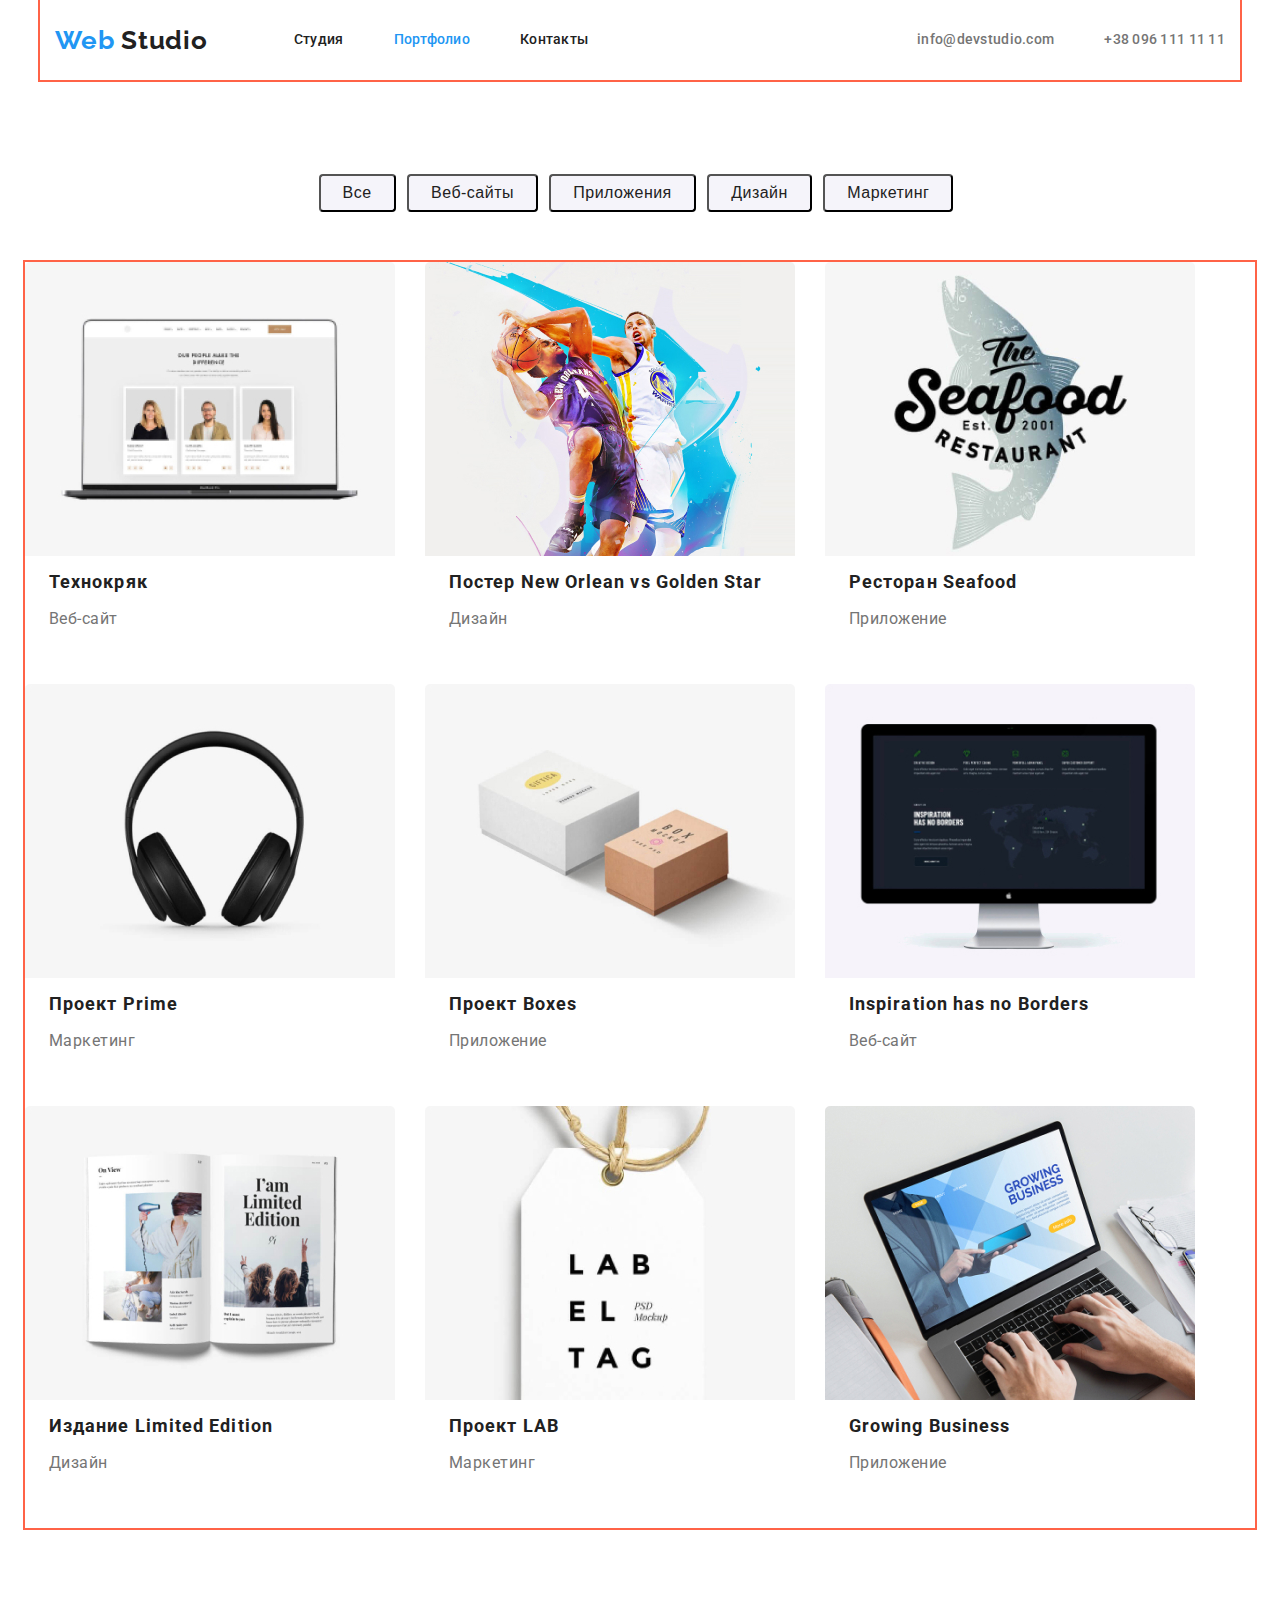
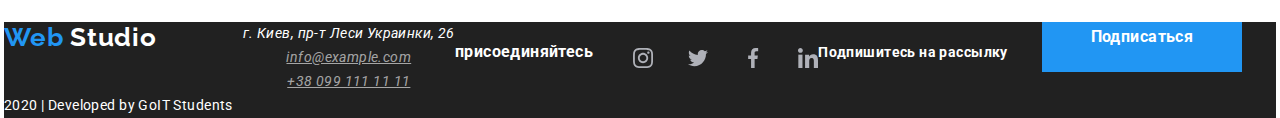
==== portfolio.html @ 0e0333ac "123" ====
<!DOCTYPE html>
<html lang="ru">
  
  
  <head>
    <meta charset="UTF-8" />
    <meta name="viewport" content="width=device-width, initial-scale=1.0" />
    <title>Document</title>
    <link href="https://fonts.googleapis.com/css2?family=Raleway:wght@400;700&family=Roboto:wght@400;700&display=swap"
      rel="stylesheet">
    <link href="https://cdnjs.cloudflare.com/ajax/libs/modern-normalize/0.6.0/modern-normalize.min.css" />
    <link rel="stylesheet" href="./css/styles.css" />
  </head>

  <body>
  <header>
    <div class="head box">
      <nav class="nav">
        <a href="" class="logo-link"> <span class="web"> Web </span> Studio</a>
        <ul class="nav-links list">
          <li class="item">
            <a href="./index.html" class="links">Студия</a></li>
          <li class="item">
            <a href="./portfolio.html" class="links current">Портфолио</a>
          </li>
          <li class="item"><a href="" class="links">Контакты</a></li>
        </ul>
      </nav>
      <ul class="nav-links list">
        <li class="item"><a href="info@devstudio.com" class="links emeil">info@devstudio.com</a></li>
        <li class="itemsi"><a href="+380961111111" class="links phon"> +38 096 111 11 11</a></li>
      </ul>
    </div>
  
  </header>
   <div class="knopka">
      <button class="knopk" type="button">Все</button> 
      <button class="knopk" type="button">Веб-сайты</button> 
      <button class="knopk" type="button">Приложения</button> 
      <button class="knopk" type="button">Дизайн</button> 
      <button class="knopk" type="button">Маркетинг</button> 
   </div>
    
      <div class="containe">
    <section class="box">
      <ul class="line-blo">
        
          <li class="doit-now work">
          <img src="./img/1.jpg" alt="Технокряк" />
          <h1 class="port">Технокряк</h1>
          <p class="name">Веб-сайт</p>
          <p></p>
        </li>
        <li class="doit-now">
          <img src="./img/2.jpg" alt="Постер New Orlean vs Golden Stars" />
         <h1 class="port">Постер New Orlean vs Golden Star</h1>
          <p class="name">Дизайн</p>
          <p></p>
        </li>
        <li class="doit-now">
          <img src="./img/3.jpg" alt="Ресторан Seafood" />
          <h1 class="port">Ресторан Seafood</h1>
          <p class="name">Приложение</p>
          <p></p>
        </li>
          <li class="doit-now">
          <img src="./img/4.jpg" alt="Проект Prime" />
          <h1 class="port">Проект Prime</h1>
          <p class="name">Маркетинг</p>
          <p></p>
        </li>
        <li class="doit-now">
          <img src="./img/5.jpg" alt="Проект Boxes" />
          <h1 class="port">Проект Boxes</h1>
          <p class="name">Приложение</p>
          <p></p>
        </li>
        <li class="doit-now">
          <img src="./img/6.jpg" alt="Inspiration has no Borders" />
          <h1 class="port">Inspiration has no Borders</h1>
          <p class="name">Веб-сайт</p>
          <p></p>
        </li>
          <li class="doit-now">
          <img src="./img/7.jpg" alt="Издание Limited Edition" />
          <h1 class="port">Издание Limited Edition</h1>
          <p class="name">Дизайн</p>
          <p></p>
        </li>
        <li class="doit-now">
          <img src="./img/8.jpg" alt="Проект LAB" />
          <h1 class="port">Проект LAB</h1>
          <p class="name">Маркетинг</p>
          <p></p>
        </li>
        <li class="doit-now">
          <img src="./img/9.jpg" alt="Growing Business" />
          <h1 class="port">Growing Business</h1>
          <p class="name">Приложение</p>
          <p></p>
        </li>
     
      </ul>
    </section>
    </div>
  
      <footer>
        <div class="foot">
          <a href="" class="logo-link"><span class="web">Web</span> <span class="stud">Studio</span></a>
          <address>
            г. Киев, пр-т Леси Украинки, 26 <br />
            <a href="info@example.com" class="lists">info@example.com</a> </br>
            <a href="+380991111111" class="lists">+38 099 111 11 11</a>
          </address>
      
          <h3 class="down">присоединяйтесь</h3>
          <ul class="nav-links">
            <li class="social"><img src="./img/instagram2.svg" alt="Instagram"><a href="" class="links"></a></li>
            <li class="social"><img src="./img/twit.svg" alt="Twitter"><a href="" class="links"></a></li>
            <li class="social"><img src="./img/facebook 1.svg" alt="Faceboock"><a href="" class="links"></a></li>
            <li class="social"><img src="./img/linkedin 1.svg" alt="Linken ID"><a href="" class="links"></a></li>
          </ul>
          <h4 class="down">Подпишитесь на рассылку</h4>
          <h4 class="buti">Подписаться</h4>
        </div>
        <p class="stu">2020 | Developed by GoIT Students</p>
      </footer>
  </body>
</html>
---- css/styles.css ----
html {
  box-sizing: border-box;
}
*,
*::before,
*::after {
  box-sizing: inherit;
}
li {
  list-style: none;
}
ul,
p {
  margin-bottom: 0;
  margin-top: 0;
}
.list {
  margin: 0;
  padding: 0;
}
:root {
  --color_blu: #2196f3;
  --color_white: #ffffff;
  --color_black: #212121;
  --color_text: #757575;
  --color_main: #e5e5e5;
  --color_second: #f5f4fa;
}
body {
  background-color: var(--color_white);
  font-family: Roboto;
  color: var(--color_text);
  font-size: 14px;
  line-height: 1.71;
  margin: 0;
  padding: 0;
  letter-spacing: 0.03em;
  padding-left: 4px;
  padding-right: 4px;
}
/* шапка */
.logo-link {
  font-family: Raleway;
  font-style: normal;
  color: var(--color_black);
  font-weight: 700;
  font-size: 26px;
  line-height: 1.19;
  letter-spacing: 0.03em;
  text-decoration: none;
  margin-right: 86px;
}

.web {
  color: var(--color_blu);
}

.nav-links .links {
  font-weight: 500;
  font-size: 14px;
  line-height: 1.14;
  letter-spacing: 0.02em;
  text-decoration: none;
  color: var(--color_black);

  /* margin-right: 50px; */
}

.item {
  text-decoration: none;
}

.links:hover,
.links:focus {
  color: var(--color_blu);
}

.head {
  display: inline-block;
  display: flex;
  width: 1200px;
  margin-left: auto;
  margin-right: auto;
  background-color: var(--color_white);
  padding-left: 15px;
  padding-right: 15px;
  min-height: 80px;
}
.nav {
  display: block;
  display: flex;
  align-items: center;
}

.nav-links {
  display: block;
  display: flex;
  align-items: center;
}
.list {
  display: block;
  display: flex;
  flex: end;
  margin-left: auto;
}
.nav-links .item:not(:last-child) {
  margin-right: 50px;
}
.nav-links .emeil {
  color: var(--color_text);
}
.nav-links .phon {
  color: var(--color_text);
}

.nav-links .current {
  color: var(--color_blu);
}
/* 1600 */
.container {
  display: flex;
  flex-direction: row;
  text-align: center;
  align-items: center;
  width: 1200px;
  margin-left: auto;
  margin-right: auto;
  padding-top: 0;
  padding-left: 0;
  padding-right: 0;
  margin-top: 0;
  margin-bottom: 0;
  padding-top: 94px;
  padding-bottom: 94px;
  padding-left: 15px;
  padding-right: 15px;
  /* background-color: #E5E5E5; */
}
.box {
  outline: 2px solid tomato;
}
.abo {
  background-image: url(../img/Head.png);
  width: 1600px;
  height: 600px;
  margin-top: 0;
  text-align: center;
}
.abo .knop {
  display: flex;
  align-items: center;
}
.tit {
  display: block;

  color: var(--color_white);
  font-weight: 900;
  font-size: 44px;
  line-height: 1.36;
  letter-spacing: 0.06em;
  text-align: center;
  padding-top: 200px;
  margin-top: 0;
  margin-bottom: 0;
  margin-bottom: 54px;
}
.txt {
  font-size: 14px;
  line-height: 1.71;
  letter-spacing: 0.03em;
  width: 270px;
  margin-right: 30px;
  color: #757575;
}
.txtt {
  font-size: 14px;
  line-height: 1.71;
  letter-spacing: 0.03em;
  width: 270px;

  color: #757575;
}

.buti {
  font-size: 16px;
  line-height: 1.9;
  color: var(--color_white);
  background: #2196f3;
  padding-left: 32px;
  padding-right: 32px;
  margin-bottom: 0;
  margin-top: 0;
  margin-right: auto;
  margin-left: auto;
  width: 200px;
  height: 50px;
}
/* Мы гарантируем */

.title {
  display: block;
  display: flex;
  width: 270;
  font-weight: 700;
  font-size: 14px;
  line-height: 1.14;
  letter-spacing: 0.03em;
  text-align: left;
  margin-top: 0;
  margin-bottom: 0;
  color: var(--color_black);
  padding-top: 30px;
  padding-bottom: 10px;
}
.transp {
  display: flex;
  height: 70px;
  background: rgba(47, 48, 58, 0.8);
  border-radius: 0px 0px 4px 4px;
  font-size: 14px;
  line-height: 1.14;
  text-align: center;
  align-items: center;
  margin-bottom: 0;
  letter-spacing: 0.03em;
  margin-top: 0;
  margin-right: auto;
  margin-left: auto;
  margin-top: -9px;
  color: #ffffff;
}
.centr {
  display: flex;
  font-weight: 700;
  font-size: 14px;
  line-height: 1.14;
  letter-spacing: 0.03em;
  color: var(--color_black);
  padding-top: 30px;
  padding-bottom: 10px;
  text-align: center;
  margin-top: 0;
  margin-bottom: 0;
}
.line-blok {
  display: inline-block;
  display: inline-flex;

  flex-direction: row;
  text-align: left;
  padding-left: 0;
  margin-top: 0;
  margin-left: 0;
}

.doit-now {
  margin-right: 30px;
  margin-bottom: 0;
  flex-wrap: wrap;
}

.doit-now:last-child {
  margin-right: 0px;
}
.pic {
  align-items: center;
  width: 270px;
  height: 120px;
  background-color: #f5f4fa;
  padding-top: 25px;
  padding-bottom: 25px;
}

/* Чем мы занимаемся */
.garant {
  color: var(--color_black);
  font-size: 36px;
  line-height: 1.16;
  margin-top: 0;
  margin-bottom: 0;
  padding-bottom: 50px;
}
.line-blok {
  /* display: flex; */
}
.titles {
  font-weight: 700;
  text-align: center;
  margin-top: 0;
  margin-bottom: 0;
  margin-top: 10px;
  margin-bottom: 10px;
  color: var(--color_text);
}
.social {
  display: flex;
  margin-right: 35px;
}
.nav-links .social:last-child {
  margin-right: 0;
}
.cent {
  display: block;
  display: flex;
  padding-left: 40px;
}
/* .col {
  background-color: tomato;
} */

.client {
  align-items: center;
  width: 170px;
  height: 90px;
  background-color: #f5f4fa;
  padding-top: 25px;
  padding-bottom: 25px;
  border: 1px solid #afb1b8;
  box-sizing: border-box;
  border-radius: 4px;
  margin-right: 30px;
  /* margin-left: auto;
  margin-right: auto; */
}
.client:last-child {
  margin-right: 0;
}
.foot {
  display: flex;
  flex-direction: row;
  text-align: center;
  align-items: centr;
  background-color: var(--color_black);
  color: var(--color_white);
}

.stud {
  color: var(--color_white);
}
.lists {
  color: rgba(255, 255, 255, 0.6);
}
.stu {
  margin: 0;
  background-color: var(--color_black);
  color: var(--color_white);
}
.card {
  background: #ffffff;
  height: 422px;
  /* box-shadow: 0px 2px 1px rgba(0, 0, 0, 0.2), 0px 1px 1px rgba(0, 0, 0, 0.14),
    0px 1px 3px rgba(0, 0, 0, 0.12); */
  border: 1px solid tomato;
}
.containe {
  display: flex;
  flex-direction: row;
  text-align: center;
  align-items: center;
  width: 1230px;
  margin-left: auto;
  margin-right: auto;
  padding-top: 0;
  padding-left: 0;
  padding-right: 0;
  margin-top: 0;
  margin-bottom: 0;
  padding-top: 50px;
  padding-bottom: 94px;

  /* background-color: #E5E5E5; */
}
.port {
  color: var(--color_black);
  font-weight: 700;
  font-size: 18px;
  line-height: 2;
  letter-spacing: 0.06em;
  color: #212121;
  margin-top: 0;
  margin-bottom: 0;
  margin-bottom: 4px;
  padding-left: 24px;
  width: 370px;
}
.name {
  font-size: 16px;
  line-height: 1.88;
  color: #757575;
  letter-spacing: 0.03em;
  margin-top: 0;
  margin-bottom: 0;
  margin-bottom: 50px;
  padding-left: 24px;

  width: 370px;
}
.line-blo {
  display: flex;
  flex-wrap: wrap;

  text-align: left;
  padding-left: 0;
  margin-top: 0;
}

.knopka {
  display: block;
  text-align: center;

  margin-top: 94px;
}
.knopk {
  height: 38px;
  font-weight: 500;
  font-size: 16px;
  line-height: 1.62;
  background: #f5f4fa;
  border-radius: 4px;
  text-align: center;
  letter-spacing: 0.03em;
  padding-left: 22px;
  padding-right: 22px;
  margin-right: 8px;
  color: #212121;
}
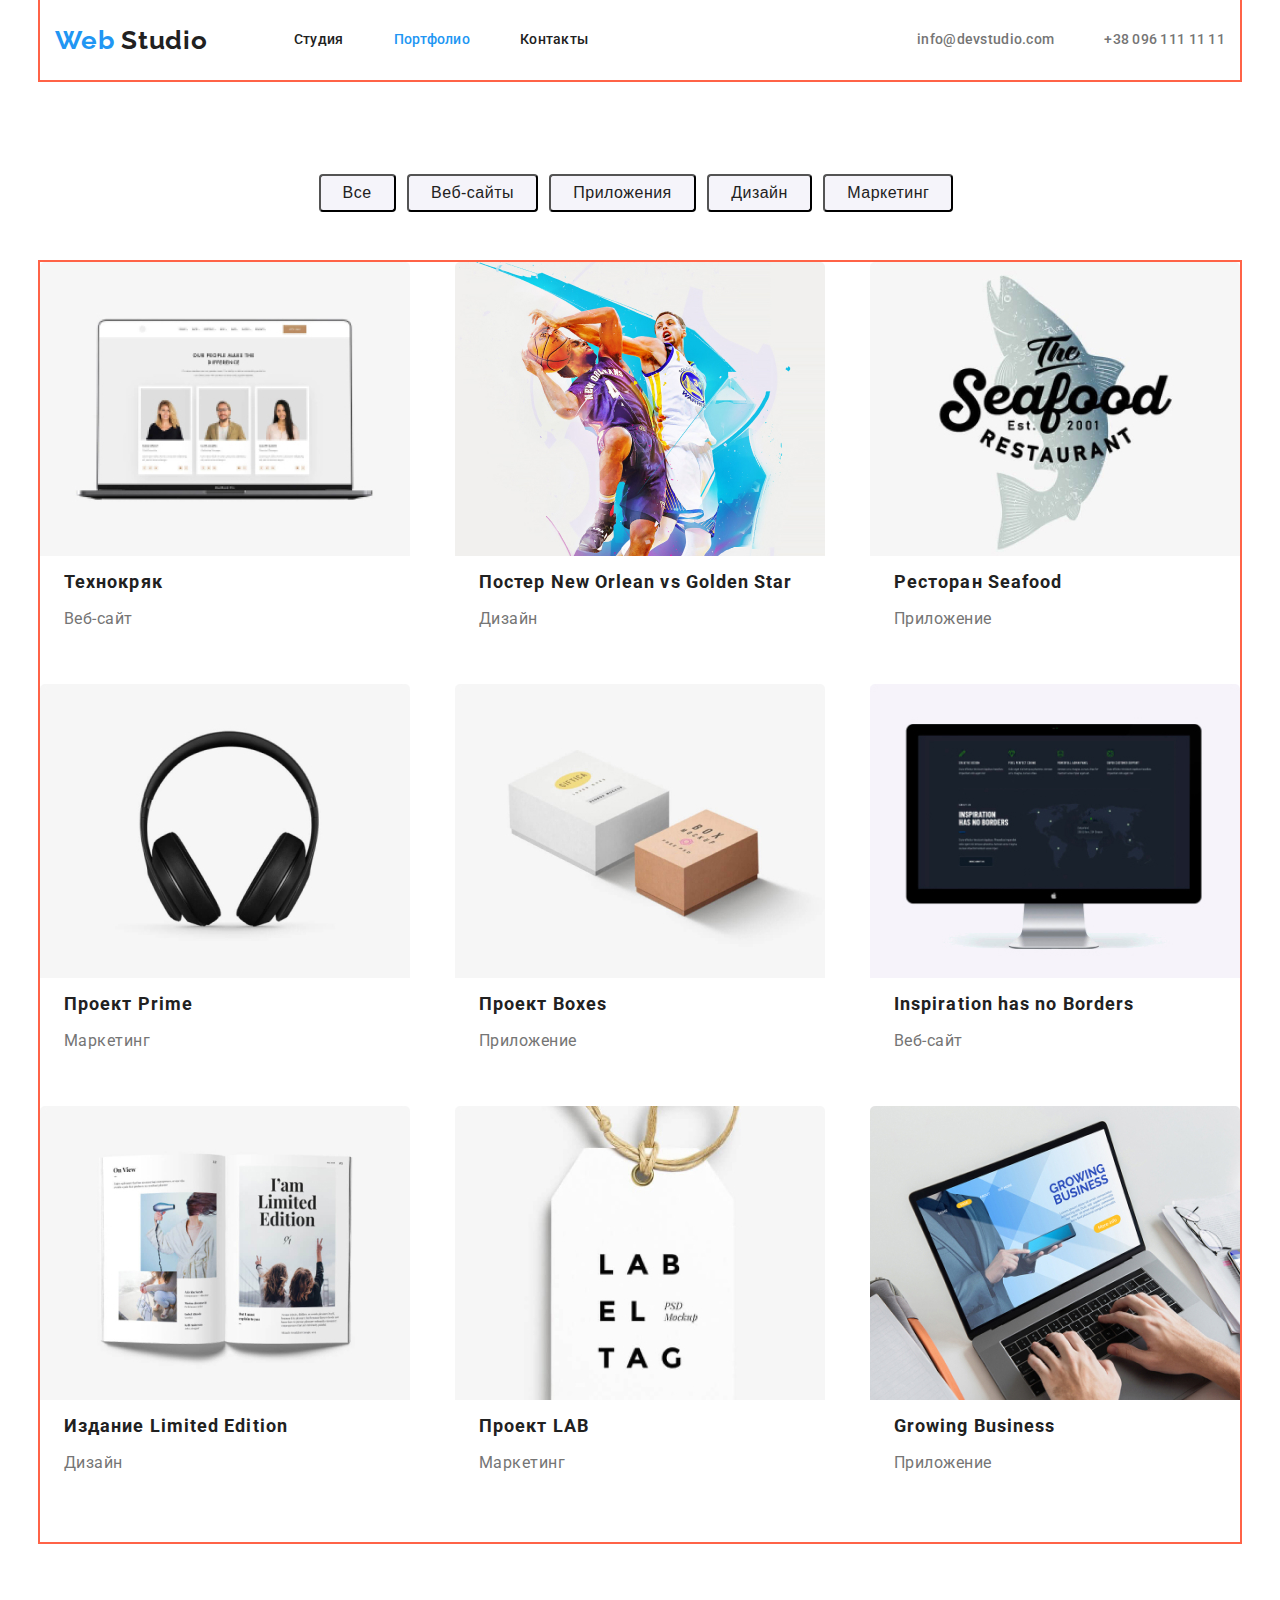
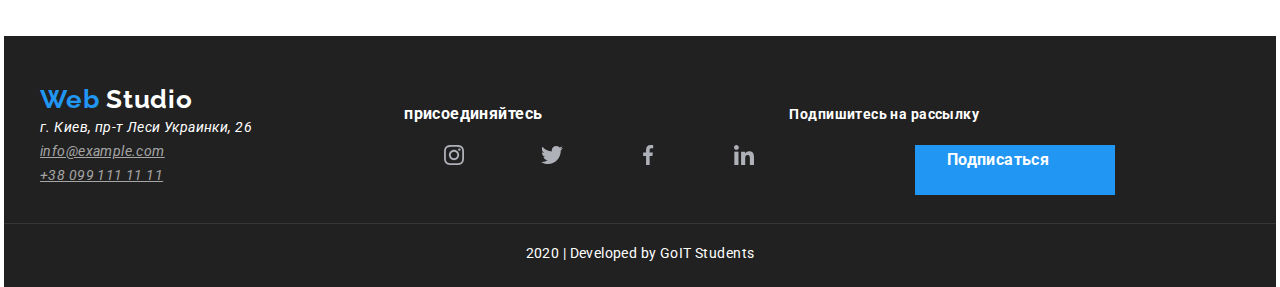
==== commit 2c7d1d79: "dz3" ====
--- a/portfolio.html
+++ b/portfolio.html
@@ -45,7 +45,7 @@
     <section class="box">
       <ul class="line-blo">
         
-          <li class="doit-now work">
+          <li class="doit-now">
           <img src="./img/1.jpg" alt="Технокряк" />
           <h1 class="port">Технокряк</h1>
           <p class="name">Веб-сайт</p>
@@ -104,26 +104,32 @@
     </section>
     </div>
   
-      <footer>
-        <div class="foot">
-          <a href="" class="logo-link"><span class="web">Web</span> <span class="stud">Studio</span></a>
-          <address>
-            г. Киев, пр-т Леси Украинки, 26 <br />
-            <a href="info@example.com" class="lists">info@example.com</a> </br>
-            <a href="+380991111111" class="lists">+38 099 111 11 11</a>
-          </address>
-      
-          <h3 class="down">присоединяйтесь</h3>
-          <ul class="nav-links">
-            <li class="social"><img src="./img/instagram2.svg" alt="Instagram"><a href="" class="links"></a></li>
-            <li class="social"><img src="./img/twit.svg" alt="Twitter"><a href="" class="links"></a></li>
-            <li class="social"><img src="./img/facebook 1.svg" alt="Faceboock"><a href="" class="links"></a></li>
-            <li class="social"><img src="./img/linkedin 1.svg" alt="Linken ID"><a href="" class="links"></a></li>
-          </ul>
-          <h4 class="down">Подпишитесь на рассылку</h4>
-          <h4 class="buti">Подписаться</h4>
-        </div>
-        <p class="stu">2020 | Developed by GoIT Students</p>
-      </footer>
+  <footer>
+    <div class="foot">
+      <div class="one">
+        <a href="" class="logo-link"><span class="web">Web</span> <span class="stud">Studio</span></a>
+        <address>
+          г. Киев, пр-т Леси Украинки, 26 <br />
+          <a href="info@example.com" class="lists">info@example.com</a> </br>
+          <a href="+380991111111" class="lists">+38 099 111 11 11</a>
+        </address>
+      </div>
+      <div class="one">
+        <h3 class="down">присоединяйтесь</h3>
+        <ul class="nav-lin">
+          <li class="social"><img src="./img/instagram2.svg" alt="Instagram"><a href="" class="links"></a></li>
+          <li class="social"><img src="./img/twit.svg" alt="Twitter"><a href="" class="links"></a></li>
+          <li class="social"><img src="./img/facebook 1.svg" alt="Faceboock"><a href="" class="links"></a></li>
+          <li class="social"><img src="./img/linkedin 1.svg" alt="Linken ID"><a href="" class="links"></a></li>
+        </ul>
+      </div>
+      <div class="two">
+        <h4 class="down">Подпишитесь на рассылку</h4>
+        <h4 class="buti">Подписаться</h4>
+      </div>
+    </div>
+    <p class="stu">2020 | Developed by GoIT Students</p>
+  </footer>
   </body>
-</html>
+  
+  </html>--- a/css/styles.css
+++ b/css/styles.css
@@ -8,11 +8,12 @@
 }
 li {
   list-style: none;
-}
-ul,
+  text-decoration: none;
+}
+
 p {
-  margin-bottom: 0;
-  margin-top: 0;
+  margin: 0;
+  padding: 0;
 }
 .list {
   margin: 0;
@@ -78,6 +79,8 @@
 .head {
   display: inline-block;
   display: flex;
+  /* width: 100%; */
+  /* min-*/
   width: 1200px;
   margin-left: auto;
   margin-right: auto;
@@ -91,7 +94,10 @@
   display: flex;
   align-items: center;
 }
-
+.nav-lin {
+  display: flex;
+  justify-content: space-between;
+}
 .nav-links {
   display: block;
   display: flex;
@@ -120,8 +126,8 @@
 .container {
   display: flex;
   flex-direction: row;
-  text-align: center;
-  align-items: center;
+  /* text-align: center;
+  align-items: center; */
   width: 1200px;
   margin-left: auto;
   margin-right: auto;
@@ -141,7 +147,8 @@
 }
 .abo {
   background-image: url(../img/Head.png);
-  width: 1600px;
+  width: 100%;
+  min-width: 1600px;
   height: 600px;
   margin-top: 0;
   text-align: center;
@@ -172,16 +179,12 @@
   margin-right: 30px;
   color: #757575;
 }
-.txtt {
-  font-size: 14px;
-  line-height: 1.71;
-  letter-spacing: 0.03em;
-  width: 270px;
-
-  color: #757575;
+.doit-now:last-child .txt {
+  margin-right: 0;
 }
 
 .buti {
+  text-decoration: none;
   font-size: 16px;
   line-height: 1.9;
   color: var(--color_white);
@@ -205,7 +208,7 @@
   font-size: 14px;
   line-height: 1.14;
   letter-spacing: 0.03em;
-  text-align: left;
+  justify-content: center;
   margin-top: 0;
   margin-bottom: 0;
   color: var(--color_black);
@@ -219,6 +222,7 @@
   border-radius: 0px 0px 4px 4px;
   font-size: 14px;
   line-height: 1.14;
+  justify-content: center;
   text-align: center;
   align-items: center;
   margin-bottom: 0;
@@ -273,6 +277,7 @@
 
 /* Чем мы занимаемся */
 .garant {
+  text-align: center;
   color: var(--color_black);
   font-size: 36px;
   line-height: 1.16;
@@ -280,9 +285,7 @@
   margin-bottom: 0;
   padding-bottom: 50px;
 }
-.line-blok {
-  /* display: flex; */
-}
+
 .titles {
   font-weight: 700;
   text-align: center;
@@ -304,9 +307,6 @@
   display: flex;
   padding-left: 40px;
 }
-/* .col {
-  background-color: tomato;
-} */
 
 .client {
   align-items: center;
@@ -325,25 +325,40 @@
 .client:last-child {
   margin-right: 0;
 }
+footer {
+  background-color: var(--color_black);
+}
 .foot {
   display: flex;
-  flex-direction: row;
-  text-align: center;
-  align-items: centr;
+  /* width: 100%;
+  min- */
+  padding-bottom: 28px;
+  padding-top: 48px;
+  width: 1200px;
+  margin-left: auto;
+  margin-right: auto;
+
+  color: var(--color_white);
+}
+.one {
+  flex-grow: 1;
+}
+.two {
+  flex-grow: 2;
+}
+.stud {
+  color: var(--color_white);
+}
+.lists {
+  color: rgba(255, 255, 255, 0.6);
+}
+.stu {
+  padding-top: 18px;
+  padding-bottom: 21px;
+  text-align: center;
   background-color: var(--color_black);
   color: var(--color_white);
-}
-
-.stud {
-  color: var(--color_white);
-}
-.lists {
-  color: rgba(255, 255, 255, 0.6);
-}
-.stu {
-  margin: 0;
-  background-color: var(--color_black);
-  color: var(--color_white);
+  border-top: 1px solid rgba(255, 255, 255, 0.1);
 }
 .card {
   background: #ffffff;
@@ -357,7 +372,8 @@
   flex-direction: row;
   text-align: center;
   align-items: center;
-  width: 1230px;
+  width: 1200px;
+
   margin-left: auto;
   margin-right: auto;
   padding-top: 0;
@@ -398,7 +414,7 @@
 .line-blo {
   display: flex;
   flex-wrap: wrap;
-
+  justify-content: space-between;
   text-align: left;
   padding-left: 0;
   margin-top: 0;
@@ -424,3 +440,6 @@
   margin-right: 8px;
   color: #212121;
 }
+.line-blo:last-child .doit-now {
+  margin-right: 0;
+}
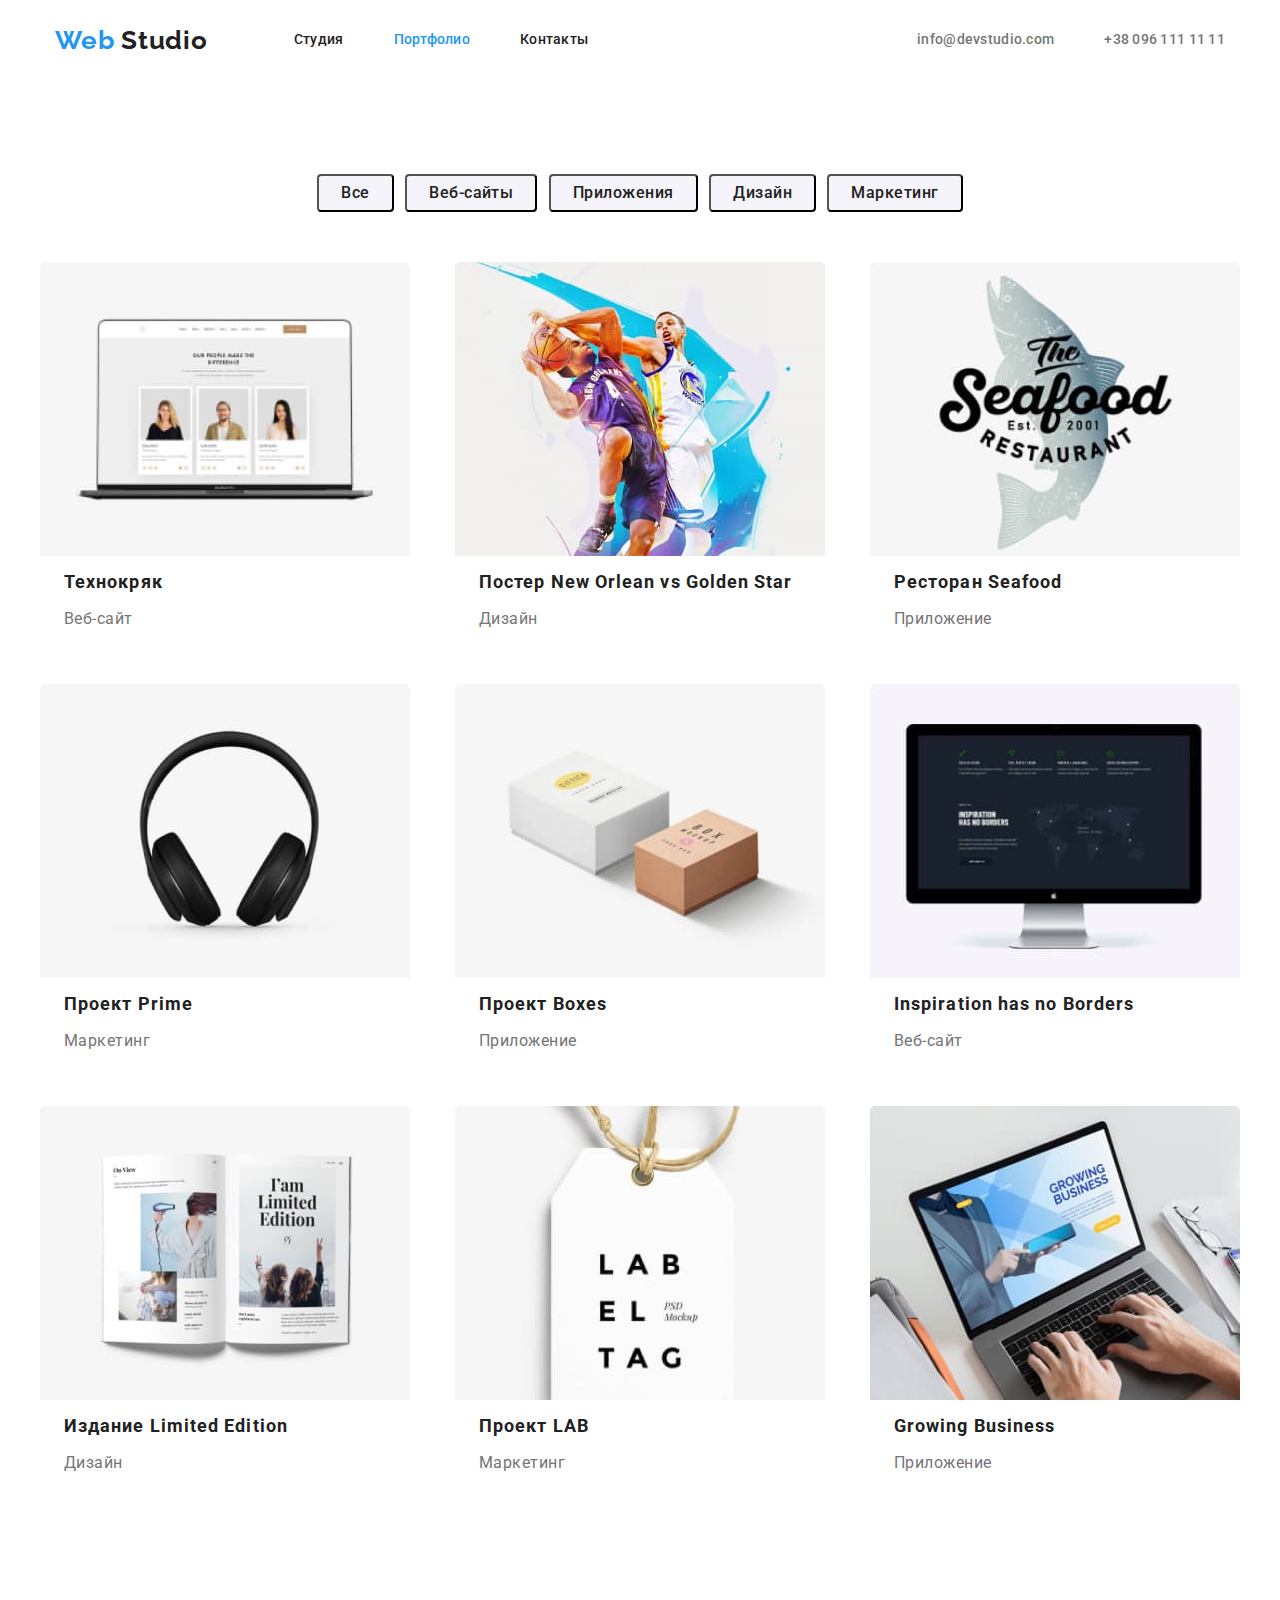
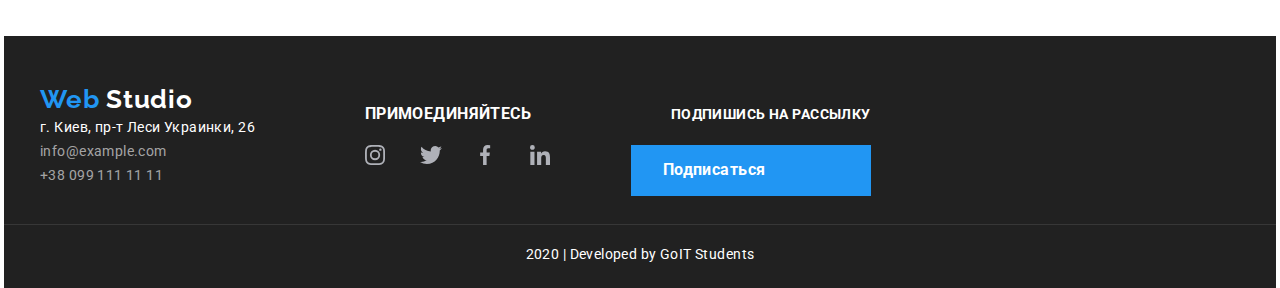
==== commit 3b3418fd: "перероблене" ====
--- a/portfolio.html
+++ b/portfolio.html
@@ -1,135 +1,165 @@
 <!DOCTYPE html>
 <html lang="ru">
-  
-  
   <head>
     <meta charset="UTF-8" />
     <meta name="viewport" content="width=device-width, initial-scale=1.0" />
     <title>Document</title>
-    <link href="https://fonts.googleapis.com/css2?family=Raleway:wght@400;700&family=Roboto:wght@400;700&display=swap"
-      rel="stylesheet">
-    <link href="https://cdnjs.cloudflare.com/ajax/libs/modern-normalize/0.6.0/modern-normalize.min.css" />
+    <link
+      rel="stylesheet"
+      href="https://fonts.googleapis.com/css2?family=Raleway:wght@400;700&family=Roboto:wght@400;700&display=swap"
+    />
+    <link
+      rel="stylesheet"
+      href="https://cdnjs.cloudflare.com/ajax/libs/modern-normalize/0.6.0/modern-normalize.min.css"
+    />
     <link rel="stylesheet" href="./css/styles.css" />
   </head>
 
   <body>
-  <header>
-    <div class="head box">
-      <nav class="nav">
-        <a href="" class="logo-link"> <span class="web"> Web </span> Studio</a>
+    <header>
+      <div class="head box">
+        <nav class="nav">
+          <a href="" class="logo-link">
+            <span class="web"> Web </span> Studio</a
+          >
+          <ul class="nav-links list">
+            <li class="item">
+              <a href="./index.html" class="links">Студия</a>
+            </li>
+            <li class="item">
+              <a href="./portfolio.html" class="links current">Портфолио</a>
+            </li>
+            <li class="item"><a href="" class="links">Контакты</a></li>
+          </ul>
+        </nav>
         <ul class="nav-links list">
           <li class="item">
-            <a href="./index.html" class="links">Студия</a></li>
-          <li class="item">
-            <a href="./portfolio.html" class="links current">Портфолио</a>
+            <a href="info@devstudio.com" class="links emeil"
+              >info@devstudio.com</a
+            >
           </li>
-          <li class="item"><a href="" class="links">Контакты</a></li>
-        </ul>
-      </nav>
-      <ul class="nav-links list">
-        <li class="item"><a href="info@devstudio.com" class="links emeil">info@devstudio.com</a></li>
-        <li class="itemsi"><a href="+380961111111" class="links phon"> +38 096 111 11 11</a></li>
-      </ul>
-    </div>
-  
-  </header>
-   <div class="knopka">
-      <button class="knopk" type="button">Все</button> 
-      <button class="knopk" type="button">Веб-сайты</button> 
-      <button class="knopk" type="button">Приложения</button> 
-      <button class="knopk" type="button">Дизайн</button> 
-      <button class="knopk" type="button">Маркетинг</button> 
-   </div>
-    
-      <div class="containe">
-    <section class="box">
-      <ul class="line-blo">
-        
-          <li class="doit-now">
-          <img src="./img/1.jpg" alt="Технокряк" />
-          <h1 class="port">Технокряк</h1>
-          <p class="name">Веб-сайт</p>
-          <p></p>
-        </li>
-        <li class="doit-now">
-          <img src="./img/2.jpg" alt="Постер New Orlean vs Golden Stars" />
-         <h1 class="port">Постер New Orlean vs Golden Star</h1>
-          <p class="name">Дизайн</p>
-          <p></p>
-        </li>
-        <li class="doit-now">
-          <img src="./img/3.jpg" alt="Ресторан Seafood" />
-          <h1 class="port">Ресторан Seafood</h1>
-          <p class="name">Приложение</p>
-          <p></p>
-        </li>
-          <li class="doit-now">
-          <img src="./img/4.jpg" alt="Проект Prime" />
-          <h1 class="port">Проект Prime</h1>
-          <p class="name">Маркетинг</p>
-          <p></p>
-        </li>
-        <li class="doit-now">
-          <img src="./img/5.jpg" alt="Проект Boxes" />
-          <h1 class="port">Проект Boxes</h1>
-          <p class="name">Приложение</p>
-          <p></p>
-        </li>
-        <li class="doit-now">
-          <img src="./img/6.jpg" alt="Inspiration has no Borders" />
-          <h1 class="port">Inspiration has no Borders</h1>
-          <p class="name">Веб-сайт</p>
-          <p></p>
-        </li>
-          <li class="doit-now">
-          <img src="./img/7.jpg" alt="Издание Limited Edition" />
-          <h1 class="port">Издание Limited Edition</h1>
-          <p class="name">Дизайн</p>
-          <p></p>
-        </li>
-        <li class="doit-now">
-          <img src="./img/8.jpg" alt="Проект LAB" />
-          <h1 class="port">Проект LAB</h1>
-          <p class="name">Маркетинг</p>
-          <p></p>
-        </li>
-        <li class="doit-now">
-          <img src="./img/9.jpg" alt="Growing Business" />
-          <h1 class="port">Growing Business</h1>
-          <p class="name">Приложение</p>
-          <p></p>
-        </li>
-     
-      </ul>
-    </section>
-    </div>
-  
-  <footer>
-    <div class="foot">
-      <div class="one">
-        <a href="" class="logo-link"><span class="web">Web</span> <span class="stud">Studio</span></a>
-        <address>
-          г. Киев, пр-т Леси Украинки, 26 <br />
-          <a href="info@example.com" class="lists">info@example.com</a> </br>
-          <a href="+380991111111" class="lists">+38 099 111 11 11</a>
-        </address>
-      </div>
-      <div class="one">
-        <h3 class="down">присоединяйтесь</h3>
-        <ul class="nav-lin">
-          <li class="social"><img src="./img/instagram2.svg" alt="Instagram"><a href="" class="links"></a></li>
-          <li class="social"><img src="./img/twit.svg" alt="Twitter"><a href="" class="links"></a></li>
-          <li class="social"><img src="./img/facebook 1.svg" alt="Faceboock"><a href="" class="links"></a></li>
-          <li class="social"><img src="./img/linkedin 1.svg" alt="Linken ID"><a href="" class="links"></a></li>
+          <li class="itemsi">
+            <a href="+380961111111" class="links phon"> +38 096 111 11 11</a>
+          </li>
         </ul>
       </div>
-      <div class="two">
-        <h4 class="down">Подпишитесь на рассылку</h4>
-        <h4 class="buti">Подписаться</h4>
+    </header>
+    <div class="knopka">
+      <button class="knopk" type="button">Все</button>
+      <button class="knopk" type="button">Веб-сайты</button>
+      <button class="knopk" type="button">Приложения</button>
+      <button class="knopk" type="button">Дизайн</button>
+      <button class="knopk" type="button">Маркетинг</button>
+    </div>
+
+    <div class="containe">
+      <section class="box">
+        <ul class="line-blo">
+          <li class="doit-now">
+            <img src="./img/1.jpg" alt="Технокряк" />
+            <h1 class="port">Технокряк</h1>
+            <p class="name">Веб-сайт</p>
+            <p></p>
+          </li>
+          <li class="doit-now">
+            <img src="./img/2.jpg" alt="Постер New Orlean vs Golden Stars" />
+            <h1 class="port">Постер New Orlean vs Golden Star</h1>
+            <p class="name">Дизайн</p>
+            <p></p>
+          </li>
+          <li class="doit-now">
+            <img src="./img/3.jpg" alt="Ресторан Seafood" />
+            <h1 class="port">Ресторан Seafood</h1>
+            <p class="name">Приложение</p>
+            <p></p>
+          </li>
+          <li class="doit-now">
+            <img src="./img/4.jpg" alt="Проект Prime" />
+            <h1 class="port">Проект Prime</h1>
+            <p class="name">Маркетинг</p>
+            <p></p>
+          </li>
+          <li class="doit-now">
+            <img src="./img/5.jpg" alt="Проект Boxes" />
+            <h1 class="port">Проект Boxes</h1>
+            <p class="name">Приложение</p>
+            <p></p>
+          </li>
+          <li class="doit-now">
+            <img src="./img/6.jpg" alt="Inspiration has no Borders" />
+            <h1 class="port">Inspiration has no Borders</h1>
+            <p class="name">Веб-сайт</p>
+            <p></p>
+          </li>
+          <li class="doit-now">
+            <img src="./img/7.jpg" alt="Издание Limited Edition" />
+            <h1 class="port">Издание Limited Edition</h1>
+            <p class="name">Дизайн</p>
+            <p></p>
+          </li>
+          <li class="doit-now">
+            <img src="./img/8.jpg" alt="Проект LAB" />
+            <h1 class="port">Проект LAB</h1>
+            <p class="name">Маркетинг</p>
+            <p></p>
+          </li>
+          <li class="doit-now">
+            <img src="./img/9.jpg" alt="Growing Business" />
+            <h1 class="port">Growing Business</h1>
+            <p class="name">Приложение</p>
+            <p></p>
+          </li>
+        </ul>
+      </section>
+    </div>
+
+    <footer>
+      <div class="foot">
+        <div class="one">
+          <a href="" class="logo-link"
+            ><span class="web">Web</span> <span class="stud">Studio</span></a
+          >
+          <div>
+            г. Киев, пр-т Леси Украинки, 26 <br />
+            <a href="info@example.com" class="lists">info@example.com</a> <br />
+            <a href="+380991111111" class="lists">+38 099 111 11 11</a>
+          </div>
+        </div>
+        <div class="one">
+          <h3 class="down">ПРИМОЕДИНЯЙТЕСЬ</h3>
+          <ul class="nav-lin">
+            <li class="social">
+              <img src="./img/instagram2.svg" alt="Instagram" /><a
+                href=""
+                class="links"
+              ></a>
+            </li>
+            <li class="social">
+              <img src="./img/twit.svg" alt="Twitter" /><a
+                href=""
+                class="links"
+              ></a>
+            </li>
+            <li class="social">
+              <img src="./img/facebook1.svg" alt="Faceboock" /><a
+                href=""
+                class="links"
+              ></a>
+            </li>
+            <li class="social">
+              <img src="./img/linkedin1.svg" alt="Linken ID" /><a
+                href=""
+                class="links"
+              ></a>
+            </li>
+          </ul>
+        </div>
+        <div class="two">
+          <h4 class="down">ПОДПИШИСЬ НА РАССЫЛКУ</h4>
+          <h4 class="buti">Подписаться</h4>
+        </div>
       </div>
-    </div>
-    <p class="stu">2020 | Developed by GoIT Students</p>
-  </footer>
+      <p class="stu">2020 | Developed by GoIT Students</p>
+    </footer>
   </body>
-  
-  </html>+</html>
--- a/css/styles.css
+++ b/css/styles.css
@@ -97,6 +97,7 @@
 .nav-lin {
   display: flex;
   justify-content: space-between;
+  /* padding-left: 0; */
 }
 .nav-links {
   display: block;
@@ -138,23 +139,27 @@
   margin-bottom: 0;
   padding-top: 94px;
   padding-bottom: 94px;
-  padding-left: 15px;
-  padding-right: 15px;
+  /* padding-left: 15px; */
+  /* padding-right: 15px; */
+  border-top: 1px solid #ececec;
   /* background-color: #E5E5E5; */
 }
-.box {
-  outline: 2px solid tomato;
+/* .box {
+  outline: 2px solid ; */
+/* } */
+.bk {
+  background: #f5f4fa;
 }
 .abo {
-  background-image: url(../img/Head.png);
+  /* background-image: url(../img/Head.png); */
+  background-color: rgba(47, 48, 58, 0.8);
   width: 100%;
-  min-width: 1600px;
+
   height: 600px;
   margin-top: 0;
   text-align: center;
 }
 .abo .knop {
-  display: flex;
   align-items: center;
 }
 .tit {
@@ -169,7 +174,7 @@
   padding-top: 200px;
   margin-top: 0;
   margin-bottom: 0;
-  margin-bottom: 54px;
+  margin-bottom: 46px;
 }
 .txt {
   font-size: 14px;
@@ -195,8 +200,8 @@
   margin-top: 0;
   margin-right: auto;
   margin-left: auto;
-  width: 200px;
-  height: 50px;
+  padding-top: 10px;
+  padding-bottom: 10px;
 }
 /* Мы гарантируем */
 
@@ -212,8 +217,8 @@
   margin-top: 0;
   margin-bottom: 0;
   color: var(--color_black);
-  padding-top: 30px;
-  padding-bottom: 10px;
+  margin-top: 30px;
+  margin-bottom: 10px;
 }
 .transp {
   display: flex;
@@ -247,8 +252,8 @@
   margin-bottom: 0;
 }
 .line-blok {
-  display: inline-block;
-  display: inline-flex;
+  display: block;
+  display: flex;
 
   flex-direction: row;
   text-align: left;
@@ -271,19 +276,20 @@
   width: 270px;
   height: 120px;
   background-color: #f5f4fa;
-  padding-top: 25px;
-  padding-bottom: 25px;
+  /* padding-top: 25px;
+  padding-bottom: 25px; */
 }
 
 /* Чем мы занимаемся */
 .garant {
+  display: block;
   text-align: center;
   color: var(--color_black);
   font-size: 36px;
   line-height: 1.16;
   margin-top: 0;
   margin-bottom: 0;
-  padding-bottom: 50px;
+  margin-bottom: 50px;
 }
 
 .titles {
@@ -340,16 +346,28 @@
 
   color: var(--color_white);
 }
+.down {
+  padding-left: 40px;
+}
 .one {
-  flex-grow: 1;
-}
+  margin-right: 46px;
+  justify-content: start;
+}
+
 .two {
-  flex-grow: 2;
 }
 .stud {
   color: var(--color_white);
 }
 .lists {
+  list-style: none;
+  text-decoration: none;
+  font-size: 14px;
+  line-height: 1.71;
+  /* or 171% */
+
+  letter-spacing: 0.03em;
+
   color: rgba(255, 255, 255, 0.6);
 }
 .stu {
@@ -365,7 +383,7 @@
   height: 422px;
   /* box-shadow: 0px 2px 1px rgba(0, 0, 0, 0.2), 0px 1px 1px rgba(0, 0, 0, 0.14),
     0px 1px 3px rgba(0, 0, 0, 0.12); */
-  border: 1px solid tomato;
+  /* border: 1px solid tomato; */
 }
 .containe {
   display: flex;
@@ -440,6 +458,9 @@
   margin-right: 8px;
   color: #212121;
 }
+.knopka .knopk:last-child {
+  margin-right: 0;
+}
 .line-blo:last-child .doit-now {
   margin-right: 0;
 }
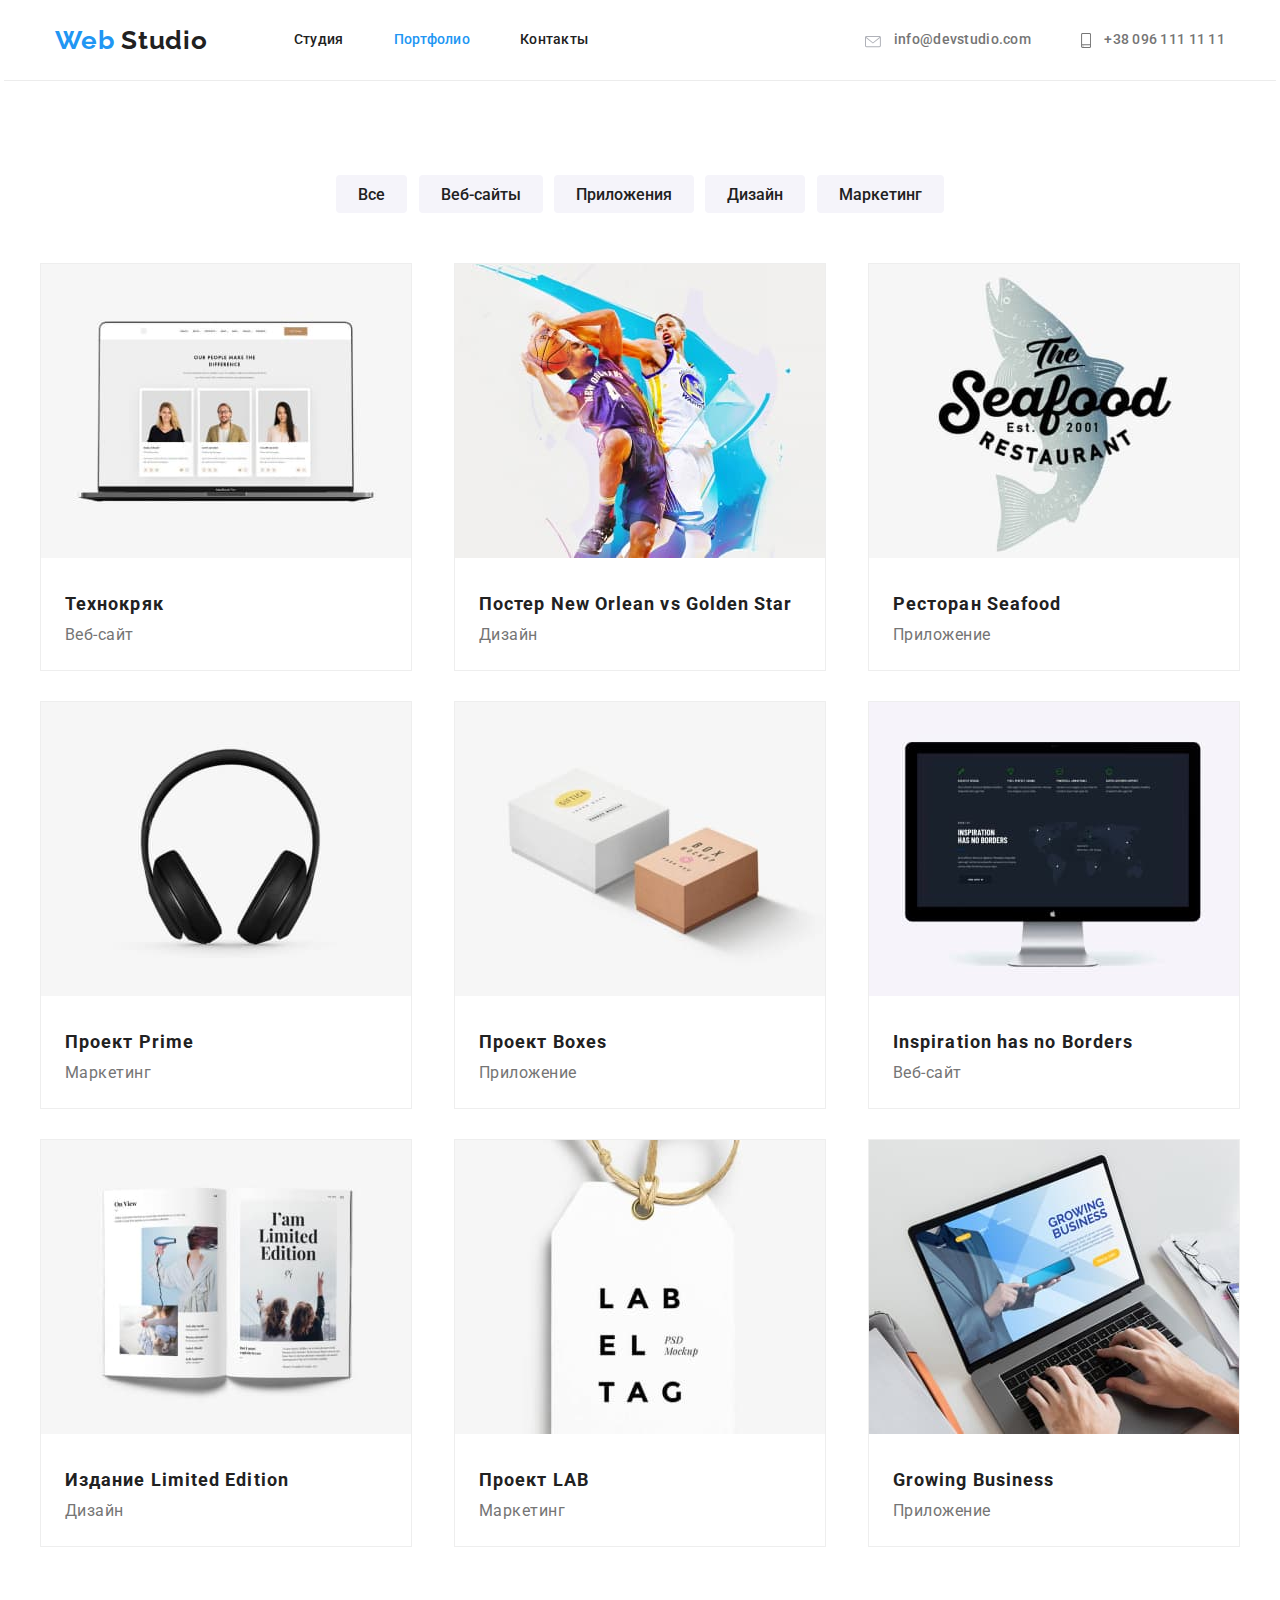
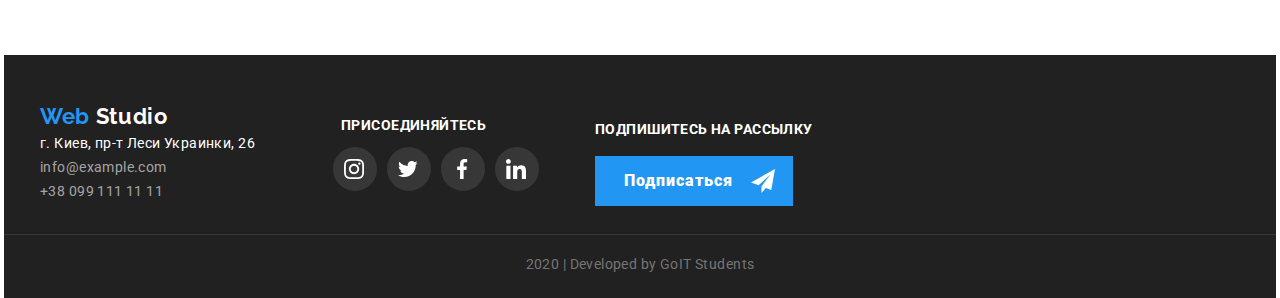
==== commit 4a063d74: "1" ====
--- a/portfolio.html
+++ b/portfolio.html
@@ -17,7 +17,7 @@
 
   <body>
     <header>
-      <div class="head box">
+      <div class="head">
         <nav class="nav">
           <a href="" class="logo-link">
             <span class="web"> Web </span> Studio</a
@@ -33,133 +33,140 @@
           </ul>
         </nav>
         <ul class="nav-links list">
-          <li class="item">
+          <li class="item how">
             <a href="info@devstudio.com" class="links emeil"
-              >info@devstudio.com</a
+              >
+              <svg class="decore">
+                <use href="./img/sprite.svg#icon-email"></use>
+              </svg>
+              info@devstudio.com</a
             >
           </li>
-          <li class="itemsi">
-            <a href="+380961111111" class="links phon"> +38 096 111 11 11</a>
+          <li class="itemsi how">
+            <a href="+380961111111" class="links phon">
+              <svg class="decor">
+                <use href="./img/sprite.svg#icon-smartphone"></use>
+              </svg> +38 096 111 11 11</a>
           </li>
         </ul>
       </div>
     </header>
+<main>
+<section>
     <div class="knopka">
-      <button class="knopk" type="button">Все</button>
-      <button class="knopk" type="button">Веб-сайты</button>
-      <button class="knopk" type="button">Приложения</button>
-      <button class="knopk" type="button">Дизайн</button>
-      <button class="knopk" type="button">Маркетинг</button>
+      <button class="knopk bi" type="button">Все</button>
+      <button class="knopk bi" type="button">Веб-сайты</button>
+      <button class="knopk bi" type="button">Приложения</button>
+      <button class="knopk bi" type="button">Дизайн</button>
+      <button class="knopk bi" type="button">Маркетинг</button>
     </div>
 
-    <div class="containe">
-      <section class="box">
+    
+     <div class="containe">
+        <div class="">
         <ul class="line-blo">
-          <li class="doit-now">
+          <li class="doit-now linse">
             <img src="./img/1.jpg" alt="Технокряк" />
-            <h1 class="port">Технокряк</h1>
+            <h2 class="port">Технокряк</h1>
             <p class="name">Веб-сайт</p>
             <p></p>
           </li>
-          <li class="doit-now">
+          <li class="doit-now linse">
             <img src="./img/2.jpg" alt="Постер New Orlean vs Golden Stars" />
-            <h1 class="port">Постер New Orlean vs Golden Star</h1>
+            <h2 class="port">Постер New Orlean vs Golden Star</h1>
             <p class="name">Дизайн</p>
             <p></p>
           </li>
-          <li class="doit-now">
+          <li class="doit-now linse">
             <img src="./img/3.jpg" alt="Ресторан Seafood" />
-            <h1 class="port">Ресторан Seafood</h1>
+            <h2 class="port">Ресторан Seafood</h1>
             <p class="name">Приложение</p>
             <p></p>
           </li>
-          <li class="doit-now">
+          <li class="doit-now linse">
             <img src="./img/4.jpg" alt="Проект Prime" />
-            <h1 class="port">Проект Prime</h1>
+            <h2 class="port">Проект Prime</h1>
             <p class="name">Маркетинг</p>
             <p></p>
           </li>
-          <li class="doit-now">
+          <li class="doit-now linse">
             <img src="./img/5.jpg" alt="Проект Boxes" />
-            <h1 class="port">Проект Boxes</h1>
+            <h2 class="port">Проект Boxes</h1>
             <p class="name">Приложение</p>
             <p></p>
           </li>
-          <li class="doit-now">
+          <li class="doit-now linse">
             <img src="./img/6.jpg" alt="Inspiration has no Borders" />
-            <h1 class="port">Inspiration has no Borders</h1>
+            <h2 class="port">Inspiration has no Borders</h1>
             <p class="name">Веб-сайт</p>
             <p></p>
           </li>
-          <li class="doit-now">
+          <li class="doit-now linse">
             <img src="./img/7.jpg" alt="Издание Limited Edition" />
-            <h1 class="port">Издание Limited Edition</h1>
+            <h2 class="port">Издание Limited Edition</h1>
             <p class="name">Дизайн</p>
             <p></p>
           </li>
-          <li class="doit-now">
+          <li class="doit-now linse">
             <img src="./img/8.jpg" alt="Проект LAB" />
-            <h1 class="port">Проект LAB</h1>
+            <h2 class="port">Проект LAB</h1>
             <p class="name">Маркетинг</p>
             <p></p>
           </li>
-          <li class="doit-now">
+          <li class="doit-now linse">
             <img src="./img/9.jpg" alt="Growing Business" />
-            <h1 class="port">Growing Business</h1>
+            <h2 class="port">Growing Business</h1>
             <p class="name">Приложение</p>
             <p></p>
           </li>
         </ul>
+      </div>
+      </div>
       </section>
-    </div>
-
-    <footer>
-      <div class="foot">
-        <div class="one">
-          <a href="" class="logo-link"
-            ><span class="web">Web</span> <span class="stud">Studio</span></a
-          >
-          <div>
-            г. Киев, пр-т Леси Украинки, 26 <br />
-            <a href="info@example.com" class="lists">info@example.com</a> <br />
-            <a href="+380991111111" class="lists">+38 099 111 11 11</a>
+      </main>
+      <footer>
+        <div class="foot">
+          <div class="one">
+            <a href="" class="logo-lnk"
+              ><span class="web">Web</span> <span class="stud">Studio</span></a
+            >
+             <div>
+              г. Киев, пр-т Леси Украинки, 26 <br />
+              <a href="info@example.com" class="lists">info@example.com</a> <br />
+              <a href="+380991111111" class="lists">+38 099 111 11 11</a>
+             </div>
+          </div>
+          <div class="one">
+            <h3 class="down vel">присоединяйтесь</h3>
+            <ul class="nav-lin">
+              <li class="socia">
+                <svg class="soc">
+                  <use href="./img/sprite.svg#icon-instagram2"></use>
+                </svg><a href=""></a>
+              </li>
+              <li class="socia">
+                <svg class="soc">
+                  <use href="./img/sprite.svg#icon-twit"></use>
+                </svg><a href=""></a>
+              </li>
+              <li class="socia">
+                <svg class="soc">
+                  <use href="./img/sprite.svg#icon-facebook1"></use>
+                </svg><a href=""></a>
+              </li>
+              <li class="socia">
+                <svg class="soc">
+                  <use href="./img/sprite.svg#icon-linkedin1"></use>
+                </svg><a href=""></a>
+              </li>
+            </ul>
+          </div>
+          <div class="two">
+            <h4 class="down left">Подпишитесь на рассылку</h4>
+            <h4 class="fly">Подписаться</h4>
           </div>
         </div>
-        <div class="one">
-          <h3 class="down">ПРИМОЕДИНЯЙТЕСЬ</h3>
-          <ul class="nav-lin">
-            <li class="social">
-              <img src="./img/instagram2.svg" alt="Instagram" /><a
-                href=""
-                class="links"
-              ></a>
-            </li>
-            <li class="social">
-              <img src="./img/twit.svg" alt="Twitter" /><a
-                href=""
-                class="links"
-              ></a>
-            </li>
-            <li class="social">
-              <img src="./img/facebook1.svg" alt="Faceboock" /><a
-                href=""
-                class="links"
-              ></a>
-            </li>
-            <li class="social">
-              <img src="./img/linkedin1.svg" alt="Linken ID" /><a
-                href=""
-                class="links"
-              ></a>
-            </li>
-          </ul>
-        </div>
-        <div class="two">
-          <h4 class="down">ПОДПИШИСЬ НА РАССЫЛКУ</h4>
-          <h4 class="buti">Подписаться</h4>
-        </div>
-      </div>
-      <p class="stu">2020 | Developed by GoIT Students</p>
-    </footer>
-  </body>
-</html>
+        <p class="stu">2020 | Developed by GoIT Students</p>
+      </footer>
+    </body>
+  </html>--- a/css/styles.css
+++ b/css/styles.css
@@ -9,8 +9,16 @@
 li {
   list-style: none;
   text-decoration: none;
-}
-
+  margin: 0;
+}
+/* ul{
+  margin: 0;
+  padding: 0;
+} */
+section{
+  margin: 0;
+  padding: 0;
+}
 p {
   margin: 0;
   padding: 0;
@@ -45,9 +53,21 @@
   font-style: normal;
   color: var(--color_black);
   font-weight: 700;
-  font-size: 26px;
+  font-size: 26px; 
   line-height: 1.19;
   letter-spacing: 0.03em;
+  text-decoration: none;
+  margin-right: 86px;
+}
+.logo-lnk {
+  font-family: Raleway;
+  font-style: normal;
+  color: var(--color_black);
+  font-weight: 700;
+  font-weight: bold;
+font-size: 22px;
+line-height: 26px;
+letter-spacing: 0.03em;
   text-decoration: none;
   margin-right: 86px;
 }
@@ -63,14 +83,51 @@
   letter-spacing: 0.02em;
   text-decoration: none;
   color: var(--color_black);
-
-  /* margin-right: 50px; */
-}
-
+  /* margin: 0;
+  margin-right: 30px; */
+}
+.nav-links .item:not(:last-child) {
+  margin: 0;
+  padding: 0;
+  margin-right: 50px;
+}
+/* .item:last-child{
+  margin-right: 0; */
+/* } */
+.nav-links .emeil {
+  color: var(--color_text);
+}
+.decore{
+  height: 12px ;
+  width: 16px;
+  margin-bottom: -4px;
+  margin-right: 10px;
+  
+}
+.decor{
+  height: 15px ;
+  width: 10px;
+  margin-right: 10px;
+  margin-bottom: -4px;
+}
+.how:hover, .how:focus{
+  --color5:#2196F3;
+  cursor: pointer;
+}
+.nav-links .phon {
+  color: var(--color_text);
+}
+
+.nav-links .current {
+  color: var(--color_blu);}
 .item {
   text-decoration: none;
-}
-
+  
+}
+.itema{
+ 
+  margin-right: 30px;
+}
 .links:hover,
 .links:focus {
   color: var(--color_blu);
@@ -78,9 +135,8 @@
 
 .head {
   display: inline-block;
-  display: flex;
+  display: flex; 
   /* width: 100%; */
-  /* min-*/
   width: 1200px;
   margin-left: auto;
   margin-right: auto;
@@ -93,12 +149,8 @@
   display: block;
   display: flex;
   align-items: center;
-}
-.nav-lin {
-  display: flex;
-  justify-content: space-between;
-  /* padding-left: 0; */
-}
+} 
+
 .nav-links {
   display: block;
   display: flex;
@@ -110,25 +162,17 @@
   flex: end;
   margin-left: auto;
 }
-.nav-links .item:not(:last-child) {
-  margin-right: 50px;
-}
-.nav-links .emeil {
-  color: var(--color_text);
-}
-.nav-links .phon {
-  color: var(--color_text);
-}
-
-.nav-links .current {
-  color: var(--color_blu);
-}
+.mar{
+  margin: 0;
+  margin-left: 30px;
+}
+
 /* 1600 */
 .container {
   display: flex;
   flex-direction: row;
-  /* text-align: center;
-  align-items: center; */
+  text-align: center;
+  align-items: center;
   width: 1200px;
   margin-left: auto;
   margin-right: auto;
@@ -139,23 +183,39 @@
   margin-bottom: 0;
   padding-top: 94px;
   padding-bottom: 94px;
-  /* padding-left: 15px; */
-  /* padding-right: 15px; */
+  padding-left: 15px;
+  padding-right: 15px;
+  
+  /* background-color: #E5E5E5; */
+} 
+.line{
   border-top: 1px solid #ececec;
-  /* background-color: #E5E5E5; */
-}
-/* .box {
-  outline: 2px solid ; */
-/* } */
+}
+.box {
+  /* outline: 2px solid ;  */
+ }
 .bk {
   background: #f5f4fa;
 }
+.gero{
+  position: relative;
+  max-width: 1600px;
+  height: 600px;
+  margin-left: auto;
+  margin-right: auto;
+  background-image:linear-gradient(to right,rgba(47, 48, 58, 0.8),rgba(47, 48, 58, 0.8)),url(../img/Head.jpg);
+  background-position: center;
+  background-size: cover;
+  background-repeat: no-repeat;
+}
 .abo {
-  /* background-image: url(../img/Head.png); */
-  background-color: rgba(47, 48, 58, 0.8);
-  width: 100%;
-
-  height: 600px;
+  position: absolute;
+  height: 100%;
+  top: 0;
+  right: 0;
+  left:0;
+  bottom:0;
+  /* background-color: rgba(47, 48, 58, 0.8); */
   margin-top: 0;
   text-align: center;
 }
@@ -167,14 +227,15 @@
 
   color: var(--color_white);
   font-weight: 900;
-  font-size: 44px;
-  line-height: 1.36;
+font-size: 44px;
+line-height: 60px;
   letter-spacing: 0.06em;
   text-align: center;
   padding-top: 200px;
   margin-top: 0;
   margin-bottom: 0;
   margin-bottom: 46px;
+  text-transform: uppercase;
 }
 .txt {
   font-size: 14px;
@@ -190,53 +251,109 @@
 
 .buti {
   text-decoration: none;
+  font-weight:900;
   font-size: 16px;
-  line-height: 1.9;
+  line-height: 1.88;
   color: var(--color_white);
   background: #2196f3;
   padding-left: 32px;
   padding-right: 32px;
   margin-bottom: 0;
   margin-top: 0;
-  margin-right: auto;
-  margin-left: auto;
+  
   padding-top: 10px;
   padding-bottom: 10px;
 }
 /* Мы гарантируем */
 
+  .fly{ 
+    display: inline-flex;
+    align-items: center;
+    text-align: center;
+    font-weight: 900;
+    font-size: 16px;
+    line-height: 30px;
+   
+    letter-spacing: 0.06em;
+  color: var(--color_white);
+  background: #2196f3;
+  padding-left: 29px;
+  /* padding-right: 64px; */
+  margin-bottom: 0;
+  margin-top: 0;
+  
+  padding-top: 10px;
+  padding-bottom: 10px;}
+  
+  .fly::after{
+  content: 'qw';
+  font-size: 24px;
+  line-height: 24px;
+
+  /* width:30; 
+  height: 30; */
+  color: transparent;
+  /* margin-left: 10px; */
+  background-repeat: no-repeat;
+  background-image: url(../img/fly.svg);
+  background-size: contain;
+  background-position: center;
+  padding-right:  28px;  
+
+}
 .title {
-  display: block;
-  display: flex;
-  width: 270;
-  font-weight: 700;
+  
+  /* display: flex; */
+ 
+  font-weight: bold;
   font-size: 14px;
   line-height: 1.14;
   letter-spacing: 0.03em;
-  justify-content: center;
+  text-align: center;
+ 
   margin-top: 0;
   margin-bottom: 0;
   color: var(--color_black);
   margin-top: 30px;
   margin-bottom: 10px;
-}
+  margin-right: 30px;
+}
+.no{
+  margin-right: 0px;
+  
+}
+.vel{
+  text-transform: uppercase;
+}
+
 .transp {
   display: flex;
+  position: absolute;
+  left:0;
+  bottom:6px;
   height: 70px;
+  width: 100%;
   background: rgba(47, 48, 58, 0.8);
-  border-radius: 0px 0px 4px 4px;
   font-size: 14px;
-  line-height: 1.14;
+  line-height: 16px;
   justify-content: center;
   text-align: center;
   align-items: center;
-  margin-bottom: 0;
+  margin: 0;
   letter-spacing: 0.03em;
-  margin-top: 0;
+  text-transform: uppercase;
+  
   margin-right: auto;
   margin-left: auto;
-  margin-top: -9px;
   color: #ffffff;
+}
+.comand{
+  font-weight: bold;
+font-size: 36px;
+line-height: 42px;
+text-align: center;
+letter-spacing: 0.03em;
+color: #212121;
 }
 .centr {
   display: flex;
@@ -258,11 +375,12 @@
   flex-direction: row;
   text-align: left;
   padding-left: 0;
-  margin-top: 0;
-  margin-left: 0;
+  margin: 0;
+  
 }
 
 .doit-now {
+  position: relative;
   margin-right: 30px;
   margin-bottom: 0;
   flex-wrap: wrap;
@@ -272,12 +390,30 @@
   margin-right: 0px;
 }
 .pic {
-  align-items: center;
+  display: flex;
+  /* align-items: center; */
   width: 270px;
   height: 120px;
   background-color: #f5f4fa;
+  background-size: auto auto;
   /* padding-top: 25px;
   padding-bottom: 25px; */
+  background-repeat: no-repeat;
+  background-position: 50% 50%;
+  
+}
+.ant{
+background-image: url('../img/antenna1.svg');
+
+}
+.clock{
+background-image: url('../img/clock1.svg');
+}
+.vector{
+background-image: url('../img/Vector.svg');
+}
+.astro{
+ background-image: url('../img/astronaut1.svg'); 
 }
 
 /* Чем мы занимаемся */
@@ -287,57 +423,119 @@
   color: var(--color_black);
   font-size: 36px;
   line-height: 1.16;
+  
   margin-top: 0;
   margin-bottom: 0;
   margin-bottom: 50px;
 }
 
 .titles {
-  font-weight: 700;
+  font-weight: 400; 
+  font-size: 16px;
+  line-height: 19px;
   text-align: center;
   margin-top: 0;
   margin-bottom: 0;
   margin-top: 10px;
   margin-bottom: 10px;
   color: var(--color_text);
-}
+  
+}
+
+
 .social {
-  display: flex;
-  margin-right: 35px;
-}
-.nav-links .social:last-child {
+
+  display: flex;
+  margin-right: 10px;
+  /* padding-inline-start: 0; */
+  width: 44px;
+  height: 44px;
+  border-radius: 50% 50%;
+  background-color: transparent;
+  align-items: center;
+  padding-left: 11px;
+}
+.socia {
+  --color3:#ffffff;
+  display: flex;
+  margin-right: 10px;
+  padding-inline-start: 0;
+  width: 44px;
+  height: 44px;
+  border-radius: 50% 50%;
+  background-color: rgba(255, 255, 255, 0.1);
+  align-items: center;
+  padding-left: 11px;
+}
+.nav-lin {
+  
+  display: flex;
+  padding-left: 0;
+  margin-left: 32px;
+  align-items: center;
+ 
+}
+.soc{
+  width: 20px;
+  height: 20px;
+  background-repeat: no-repeat;
+  background-position: 50% 50%;
+  background-size: contain;}
+.nav-lin .social:last-child {
   margin-right: 0;
 }
+.social:hover, .social:focus{
+  --color3:#ffffff;
+  cursor: pointer;
+  width: 44px;
+  height: 44px;
+  border-radius: 50%;
+  background-color: #2196F3;
+}
+.socia:hover, .socia:focus{
+ 
+  cursor: pointer;
+  width: 44px;
+  height: 44px;
+  border-radius: 50%;
+  background-color: #2196F3;
+}
 .cent {
-  display: block;
-  display: flex;
-  padding-left: 40px;
+ 
+  background-repeat: no-repeat;
+  background-position:  50% 50%;
+  background-size: contain;
+  padding-top: 20px;
+  padding-bottom: 20px;
+  
 }
 
 .client {
-  align-items: center;
+  display: flex;
   width: 170px;
   height: 90px;
   background-color: #f5f4fa;
-  padding-top: 25px;
-  padding-bottom: 25px;
-  border: 1px solid #afb1b8;
-  box-sizing: border-box;
+  margin-right: 30px;
+  border: 1px solid #AFB1B8;
   border-radius: 4px;
-  margin-right: 30px;
-  /* margin-left: auto;
-  margin-right: auto; */
+  
+ 
 }
 .client:last-child {
-  margin-right: 0;
+  margin-right: 0; 
+}
+.ho:hover, .ho:focus{
+  --color3:#2196F3;
+  cursor: pointer;
+  border: 1px solid #2196F3;
 }
 footer {
   background-color: var(--color_black);
 }
 .foot {
   display: flex;
-  /* width: 100%;
-  min- */
+  width: 100%;
+ 
   padding-bottom: 28px;
   padding-top: 48px;
   width: 1200px;
@@ -347,11 +545,20 @@
   color: var(--color_white);
 }
 .down {
+  font-weight: 700;
+font-size: 14px;
+line-height: 16px;
+letter-spacing: 0.03em;
   padding-left: 40px;
 }
 .one {
   margin-right: 46px;
   justify-content: start;
+}
+.left{
+  text-align: left;
+  text-transform: uppercase;
+  padding-left: 0;
 }
 
 .two {
@@ -364,9 +571,7 @@
   text-decoration: none;
   font-size: 14px;
   line-height: 1.71;
-  /* or 171% */
-
-  letter-spacing: 0.03em;
+    letter-spacing: 0.03em;
 
   color: rgba(255, 255, 255, 0.6);
 }
@@ -375,15 +580,15 @@
   padding-bottom: 21px;
   text-align: center;
   background-color: var(--color_black);
-  color: var(--color_white);
+  color: color: rgba(255, 255, 255, 0.4);
   border-top: 1px solid rgba(255, 255, 255, 0.1);
 }
 .card {
   background: #ffffff;
   height: 422px;
-  /* box-shadow: 0px 2px 1px rgba(0, 0, 0, 0.2), 0px 1px 1px rgba(0, 0, 0, 0.14),
-    0px 1px 3px rgba(0, 0, 0, 0.12); */
-  /* border: 1px solid tomato; */
+  box-shadow: 0px 2px 1px rgba(0, 0, 0, 0.2), 0px 1px 1px rgba(0, 0, 0, 0.14),
+    0px 1px 3px rgba(0, 0, 0, 0.12);
+ 
 }
 .containe {
   display: flex;
@@ -401,34 +606,36 @@
   margin-bottom: 0;
   padding-top: 50px;
   padding-bottom: 94px;
-
-  /* background-color: #E5E5E5; */
+  
+  background-color: #ffffff;
 }
 .port {
   color: var(--color_black);
   font-weight: 700;
   font-size: 18px;
-  line-height: 2;
+  line-height: 36px;
   letter-spacing: 0.06em;
   color: #212121;
-  margin-top: 0;
-  margin-bottom: 0;
+  margin: 0;
+  margin-top: 20px;
+  
   margin-bottom: 4px;
   padding-left: 24px;
   width: 370px;
+  height: 30px;
 }
 .name {
   font-size: 16px;
-  line-height: 1.88;
+  line-height: 30px;
   color: #757575;
   letter-spacing: 0.03em;
   margin-top: 0;
   margin-bottom: 0;
-  margin-bottom: 50px;
+  margin-bottom: 20px;
   padding-left: 24px;
-
+  height: 30px;
   width: 370px;
-}
+} 
 .line-blo {
   display: flex;
   flex-wrap: wrap;
@@ -436,27 +643,55 @@
   text-align: left;
   padding-left: 0;
   margin-top: 0;
-}
-
+  
+}
+.linse{
+  border: 1px solid #EEEEEE;
+  margin-bottom: 30px;
+}
+.linse:nth-last-of-type(-n+3){
+  margin-bottom: 0;
+
+}
+
+button{
+  padding: 0;
+  border: none;
+  font-family: Roboto;
+  background-color: transparent;
+ 
+  cursor: pointer;
+  /* font-weight: 500;
+font-size: 16px;
+line-height: 26px; */
+}
+.bi:hover, .bi:focus {
+  color: var(--color_white);
+  background-color: var(--color_blu);
+  cursor: pointer;
+}
 .knopka {
   display: block;
   text-align: center;
-
-  margin-top: 94px;
+  padding-top: 94px;
+  border-top: 1px solid #ECECEC;
+  
 }
 .knopk {
+  
   height: 38px;
   font-weight: 500;
   font-size: 16px;
-  line-height: 1.62;
+  line-height: 25px; 
   background: #f5f4fa;
   border-radius: 4px;
   text-align: center;
-  letter-spacing: 0.03em;
+  /* letter-spacing: 0.03em; */
   padding-left: 22px;
   padding-right: 22px;
   margin-right: 8px;
   color: #212121;
+  
 }
 .knopka .knopk:last-child {
   margin-right: 0;
@@ -464,3 +699,4 @@
 .line-blo:last-child .doit-now {
   margin-right: 0;
 }
+
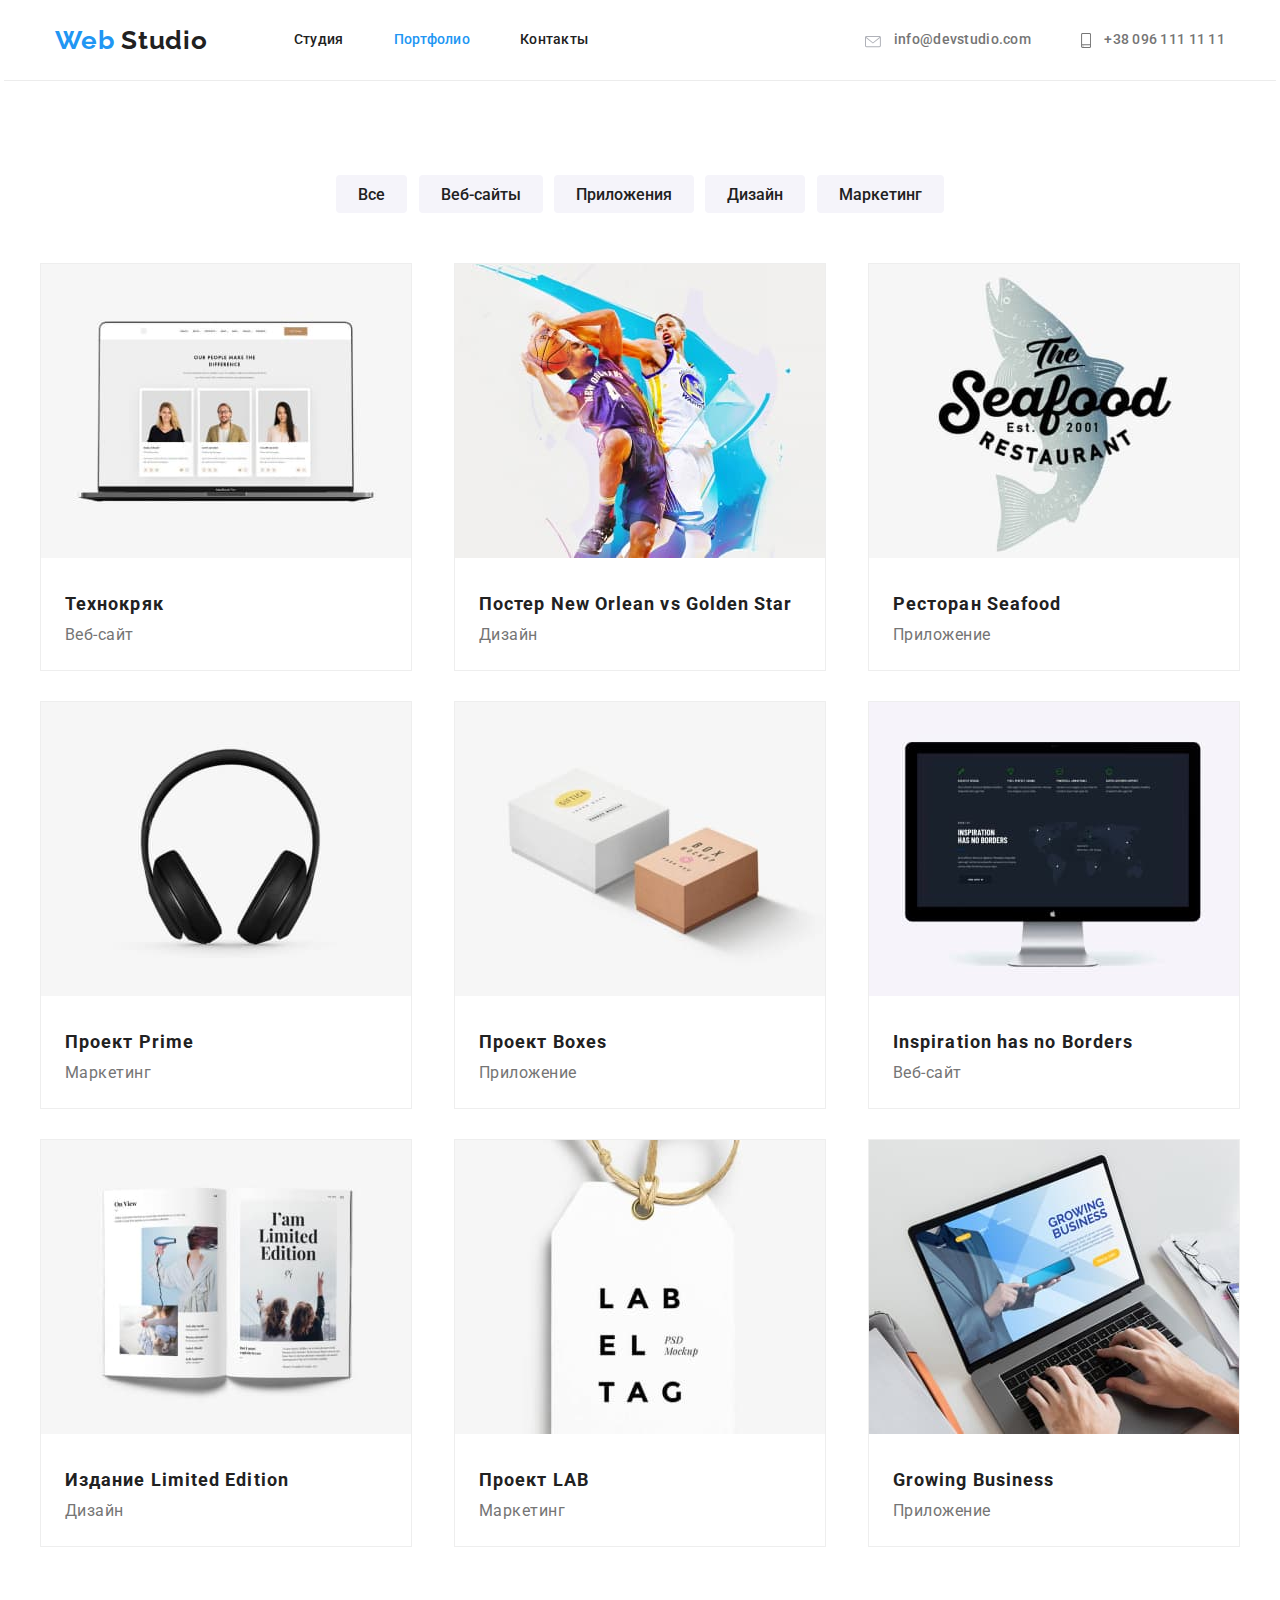
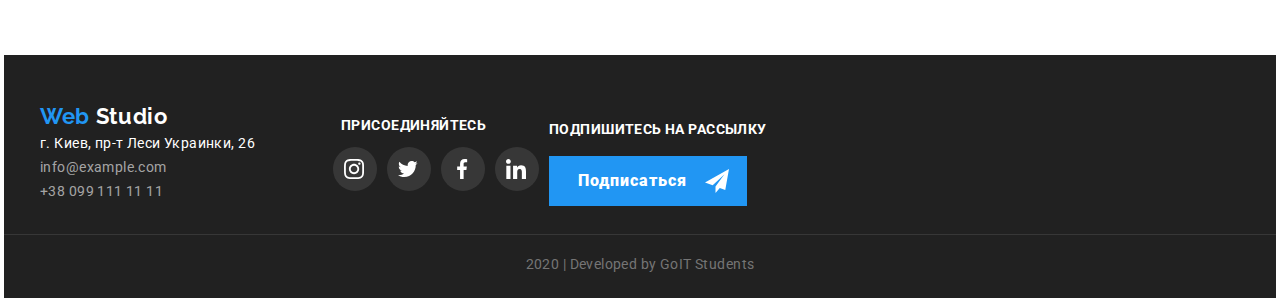
==== commit 2de83b5e: "1q235" ====
--- a/portfolio.html
+++ b/portfolio.html
@@ -136,9 +136,9 @@
               <a href="+380991111111" class="lists">+38 099 111 11 11</a>
              </div>
           </div>
-          <div class="one">
+          <div class="onece">
             <h3 class="down vel">присоединяйтесь</h3>
-            <ul class="nav-lin">
+            <ul class="nav-lin marg">
               <li class="socia">
                 <svg class="soc">
                   <use href="./img/sprite.svg#icon-instagram2"></use>
@@ -163,7 +163,7 @@
           </div>
           <div class="two">
             <h4 class="down left">Подпишитесь на рассылку</h4>
-            <h4 class="fly">Подписаться</h4>
+            <div class="ryad"><div class="enter"></div><h4 class="fly">Подписаться</h4></div>
           </div>
         </div>
         <p class="stu">2020 | Developed by GoIT Students</p>
--- a/css/styles.css
+++ b/css/styles.css
@@ -9,6 +9,9 @@
 li {
   list-style: none;
   text-decoration: none;
+  margin: 0;
+}
+div{
   margin: 0;
 }
 /* ul{
@@ -322,6 +325,11 @@
   margin-right: 0px;
   
 }
+.lhm{
+  margin-right: 0;
+  font-size: 16px;
+line-height: 19px;
+}
 .vel{
   text-transform: uppercase;
 }
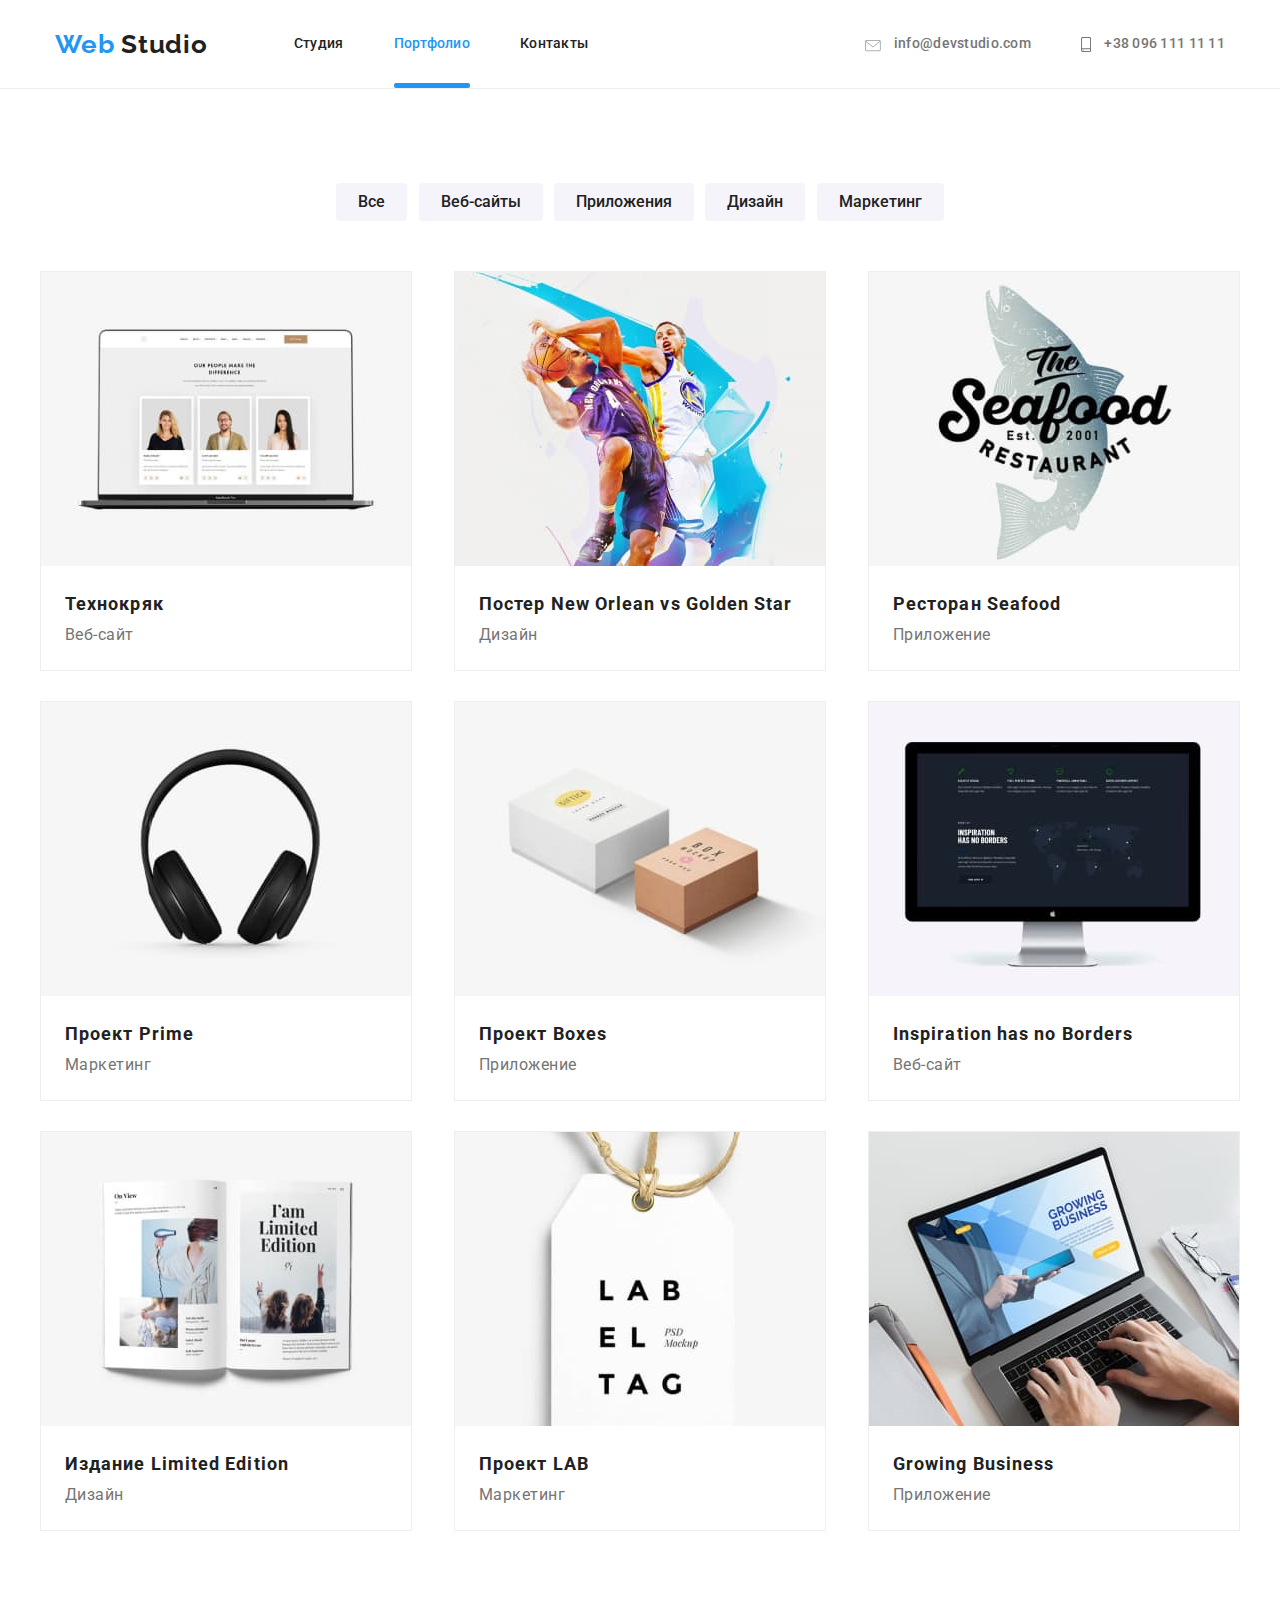
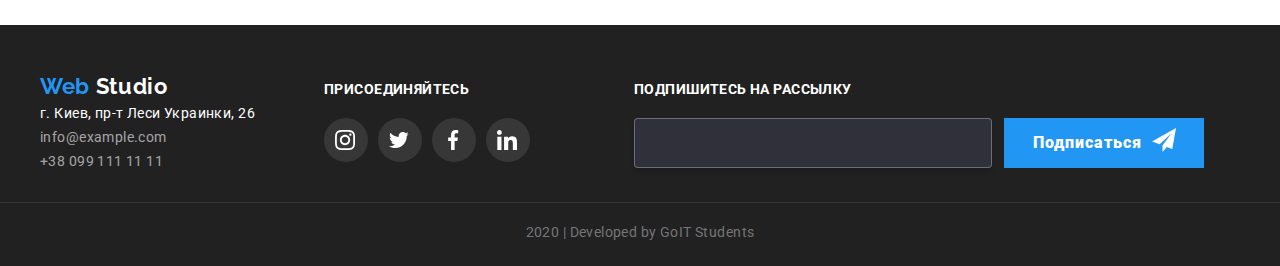
==== commit 288509a3: "hw03pad" ====
--- a/portfolio.html
+++ b/portfolio.html
@@ -27,7 +27,7 @@
               <a href="./index.html" class="links">Студия</a>
             </li>
             <li class="item">
-              <a href="./portfolio.html" class="links current">Портфолио</a>
+              <a href="./portfolio.html" class="links current polosa">Портфолио</a>
             </li>
             <li class="item"><a href="" class="links">Контакты</a></li>
           </ul>
@@ -52,7 +52,7 @@
       </div>
     </header>
 <main>
-<section>
+<section class="psp">
     <div class="knopka">
       <button class="knopk bi" type="button">Все</button>
       <button class="knopk bi" type="button">Веб-сайты</button>
@@ -124,6 +124,7 @@
       </div>
       </section>
       </main>
+
       <footer>
         <div class="foot">
           <div class="one">
@@ -161,11 +162,13 @@
               </li>
             </ul>
           </div>
-          <div class="two">
+          <div>
             <h4 class="down left">Подпишитесь на рассылку</h4>
-            <div class="ryad"><div class="enter"></div><h4 class="fly">Подписаться</h4></div>
+           <div class="two"> <input class="enter">
+            <h4 class="fly">Подписаться</h4>
           </div>
         </div>
+      </div>
         <p class="stu">2020 | Developed by GoIT Students</p>
       </footer>
     </body>
--- a/css/styles.css
+++ b/css/styles.css
@@ -12,6 +12,10 @@
   margin: 0;
 }
 div{
+  margin: 0;
+}
+img{
+  display: block;
   margin: 0;
 }
 /* ul{
@@ -47,8 +51,8 @@
   margin: 0;
   padding: 0;
   letter-spacing: 0.03em;
-  padding-left: 4px;
-  padding-right: 4px;
+  /* padding-left: 4px;
+  padding-right: 4px; */
 }
 /* шапка */
 .logo-link {
@@ -93,10 +97,10 @@
   margin: 0;
   padding: 0;
   margin-right: 50px;
-}
-/* .item:last-child{
-  margin-right: 0; */
-/* } */
+  padding-bottom: 32px;
+  padding-top: 32px;
+}
+
 .nav-links .emeil {
   color: var(--color_text);
 }
@@ -125,7 +129,23 @@
   color: var(--color_blu);}
 .item {
   text-decoration: none;
-  
+  position: relative;
+  
+}
+
+.hey{
+  height: 100%;
+}
+.polosa::after{
+  display: block;
+  content: '';
+  width: 100%;
+  background: #2196F3;
+border-radius: 2px;
+  height: 5px;
+  position: absolute;
+  bottom: 0px;
+  left:0;
 }
 .itema{
  
@@ -158,6 +178,7 @@
   display: block;
   display: flex;
   align-items: center;
+ 
 }
 .list {
   display: block;
@@ -199,6 +220,26 @@
  }
 .bk {
   background: #f5f4fa;
+  display: flex;
+  flex-direction: row;
+  text-align: center;
+  align-items: center;
+   /* width: 1200px; */
+ 
+  padding-top: 0;
+  padding-left: 0;
+  padding-right: 0;
+  margin-top: 0;
+  margin-bottom: 0;
+  padding-top: 94px;
+  padding-bottom: 94px;
+ 
+}
+.wi{width: 1200px;
+ margin-left: auto;
+  margin-right: auto; 
+  padding-left: 15px;
+  padding-right: 15px;
 }
 .gero{
   position: relative;
@@ -245,8 +286,13 @@
   line-height: 1.71;
   letter-spacing: 0.03em;
   width: 270px;
+  color: #757575;
+}
+.doit{
   margin-right: 30px;
-  color: #757575;
+}
+.doit:last-child{
+  margin-right: 0;
 }
 .doit-now:last-child .txt {
   margin-right: 0;
@@ -269,19 +315,27 @@
 }
 /* Мы гарантируем */
 
+  .ryad{
+    display: inline-block;
+    display: inline-flex;
+    flex-direction: wrap;
+  }
   .fly{ 
+    
     display: inline-flex;
-    align-items: center;
+    justify-content: flex-start;
     text-align: center;
     font-weight: 900;
     font-size: 16px;
     line-height: 30px;
+    width: 200px;
+    height: 50px;
    
     letter-spacing: 0.06em;
   color: var(--color_white);
   background: #2196f3;
   padding-left: 29px;
-  /* padding-right: 64px; */
+
   margin-bottom: 0;
   margin-top: 0;
   
@@ -289,43 +343,61 @@
   padding-bottom: 10px;}
   
   .fly::after{
-  content: 'qw';
-  font-size: 24px;
-  line-height: 24px;
-
-  /* width:30; 
-  height: 30; */
-  color: transparent;
-  /* margin-left: 10px; */
+    display: block;
+  content: '';
+  width: 24px;
+  height: 24px;
+  margin-left: 10px;
   background-repeat: no-repeat;
   background-image: url(../img/fly.svg);
   background-size: contain;
   background-position: center;
-  padding-right:  28px;  
-
+  
+
+}
+.pos{
+  position: fixed;
+  width: 100%;
+  height: 100%;
+}
+input{
+ 
+  display:flex;
+  width: 358px;
+height: 50px;
+border: 1px solid rgba(255, 255, 255, 0.3);
+align-items: center;
+text-align: center;
+margin-top: 0;
+box-shadow: 0px 4px 4px rgba(0, 0, 0, 0.15);
+border-radius: 4px;
+margin-right: 12px;
+background: #2F303A;
 }
 .title {
   
   /* display: flex; */
- 
+  width: 270px;
   font-weight: bold;
   font-size: 14px;
   line-height: 1.14;
   letter-spacing: 0.03em;
   text-align: center;
  
-  margin-top: 0;
-  margin-bottom: 0;
+  /* margin-top: 0;
+  margin-bottom: 0; */
   color: var(--color_black);
   margin-top: 30px;
   margin-bottom: 10px;
-  margin-right: 30px;
-}
+  /* margin-right: 30px; */
+}
+
 .no{
   margin-right: 0px;
   
 }
 .lhm{
+  
   margin-right: 0;
   font-size: 16px;
 line-height: 19px;
@@ -338,7 +410,7 @@
   display: flex;
   position: absolute;
   left:0;
-  bottom:6px;
+  bottom: 0;
   height: 70px;
   width: 100%;
   background: rgba(47, 48, 58, 0.8);
@@ -362,6 +434,8 @@
 text-align: center;
 letter-spacing: 0.03em;
 color: #212121;
+margin: 0;
+margin-bottom: 50px;
 }
 .centr {
   display: flex;
@@ -382,8 +456,10 @@
 
   flex-direction: row;
   text-align: left;
-  padding-left: 0;
-  margin: 0;
+  padding-left: 0px;
+  margin-top:0;
+  margin-bottom: 0;
+  
   
 }
 
@@ -442,9 +518,9 @@
   font-size: 16px;
   line-height: 19px;
   text-align: center;
-  margin-top: 0;
-  margin-bottom: 0;
-  margin-top: 10px;
+  /* margin-top: 0;
+  margin-bottom: 0; */
+  /* margin-top: 10px; */
   margin-bottom: 10px;
   color: var(--color_text);
   
@@ -537,6 +613,7 @@
   cursor: pointer;
   border: 1px solid #2196F3;
 }
+/* futer */
 footer {
   background-color: var(--color_black);
 }
@@ -549,7 +626,7 @@
   width: 1200px;
   margin-left: auto;
   margin-right: auto;
-
+  align-items: baseline;
   color: var(--color_white);
 }
 .down {
@@ -557,12 +634,25 @@
 font-size: 14px;
 line-height: 16px;
 letter-spacing: 0.03em;
-  padding-left: 40px;
-}
+margin: 0;
+margin-bottom: 21px;
+
+}
+
+
 .one {
-  margin-right: 46px;
+  margin-right: 69px;
   justify-content: start;
 }
+.onece{
+  margin-right: 94px;
+  padding: 0;
+  
+}
+.marg{
+  margin-left: 0;
+margin-top: 0;
+margin-bottom: 0;}
 .left{
   text-align: left;
   text-transform: uppercase;
@@ -570,6 +660,7 @@
 }
 
 .two {
+  display: flex;
 }
 .stud {
   color: var(--color_white);
@@ -651,6 +742,7 @@
   text-align: left;
   padding-left: 0;
   margin-top: 0;
+  margin-bottom: 0;
   
 }
 .linse{
@@ -678,11 +770,15 @@
   background-color: var(--color_blu);
   cursor: pointer;
 }
+.psp{
+  padding-top: 94px;
+  border-top: 1px solid #ECECEC;
+}
 .knopka {
   display: block;
   text-align: center;
-  padding-top: 94px;
-  border-top: 1px solid #ECECEC;
+  
+  
   
 }
 .knopk {
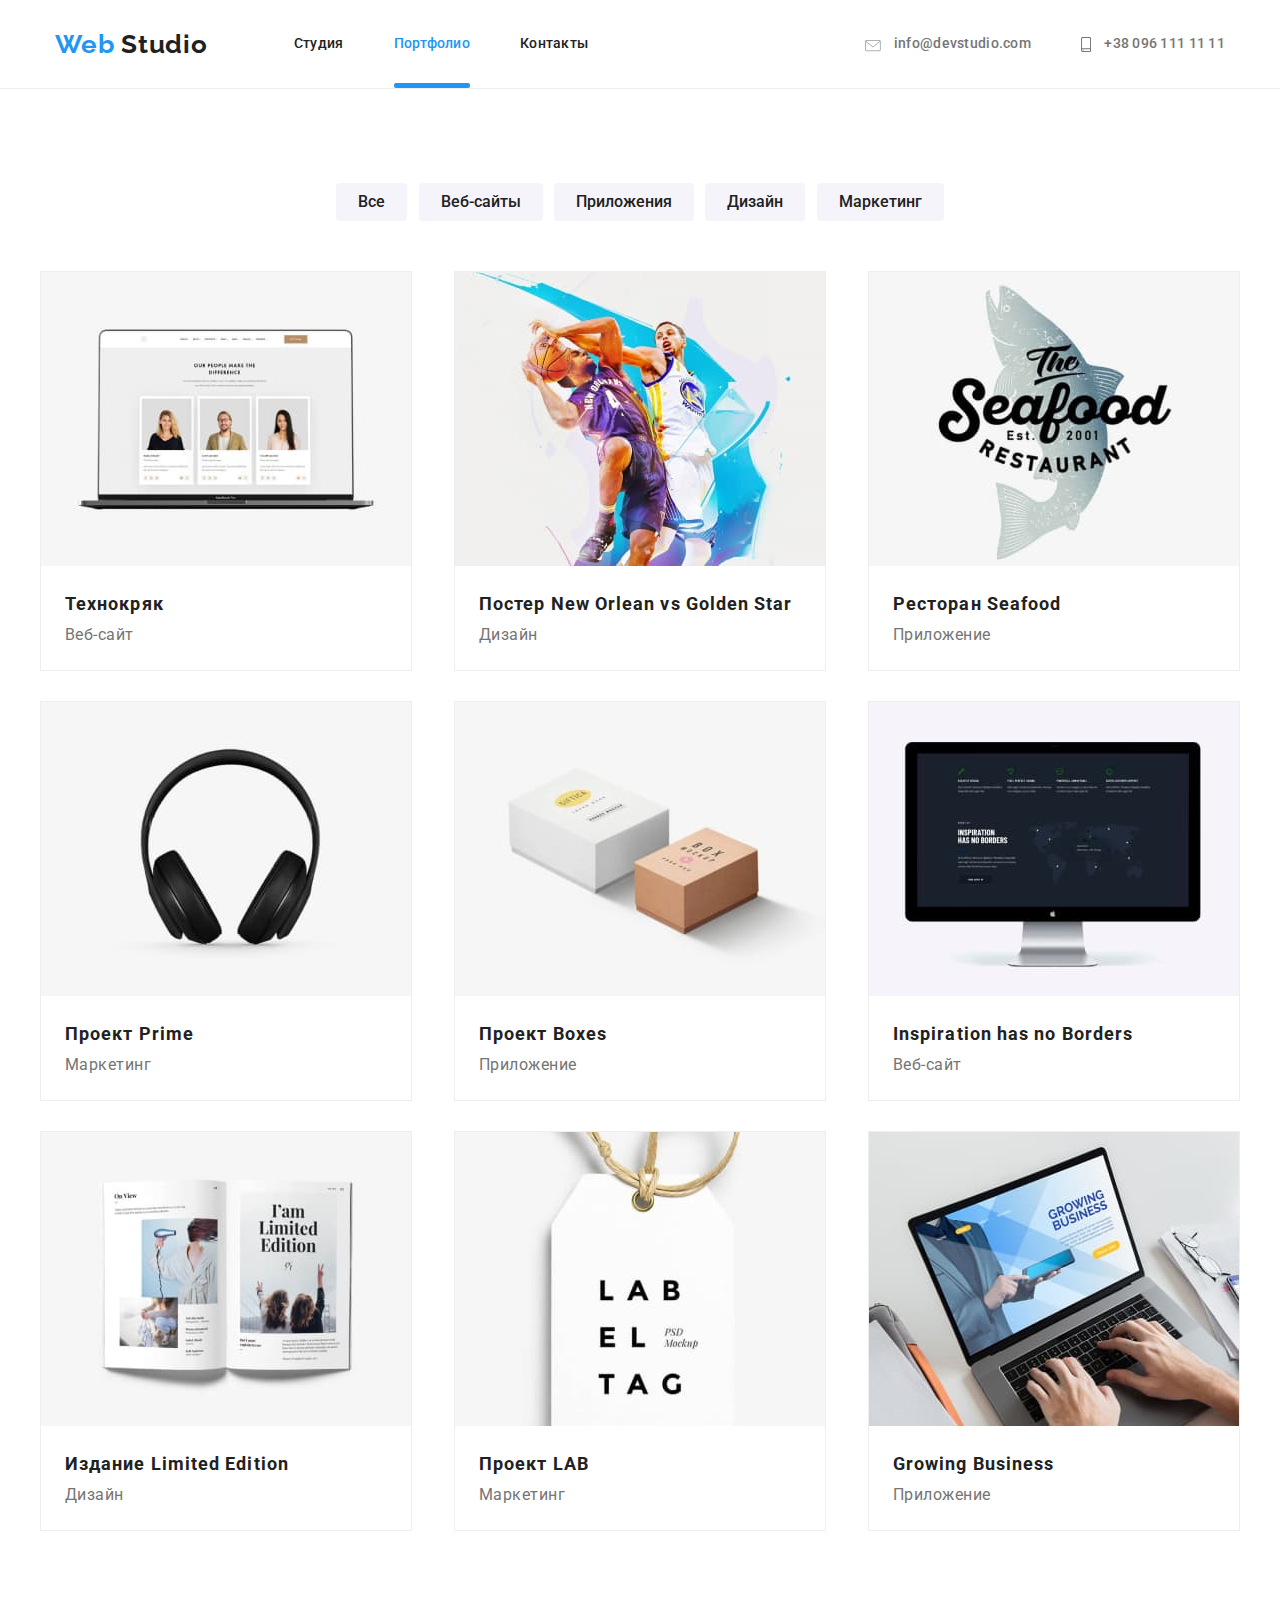
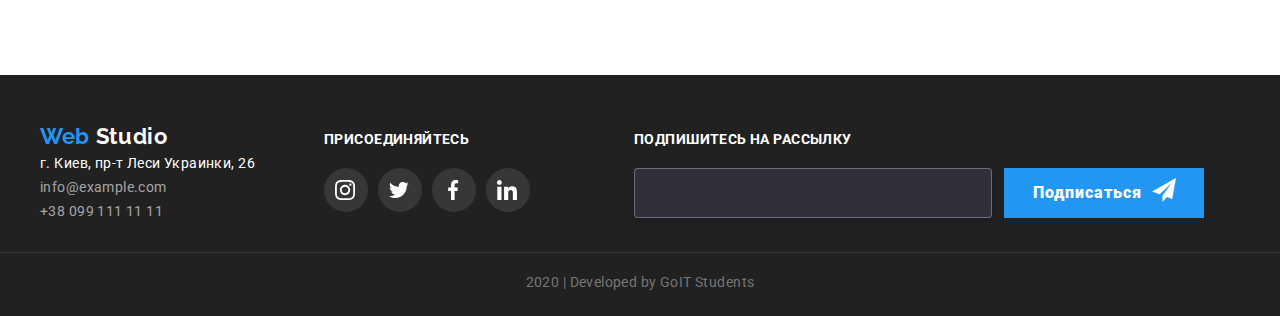
==== commit b65c57a3: "123" ====
--- a/portfolio.html
+++ b/portfolio.html
@@ -66,58 +66,87 @@
         <div class="">
         <ul class="line-blo">
           <li class="doit-now linse">
-            <img src="./img/1.jpg" alt="Технокряк" />
+            <div class="cor">
+              <img src="./img/1.jpg" alt="Технокряк" />
+              <p class="posi">Технокряк это современная площадка распространения коронавируса. Компании используют эту платформу для цифрового шпионажа и атак на защищённые сервера конкурентов</p>
+            </div>
+            
             <h2 class="port">Технокряк</h1>
             <p class="name">Веб-сайт</p>
-            <p></p>
-          </li>
-          <li class="doit-now linse">
+            
+          </li>
+          <li class="doit-now linse">
+            <div class="cor">
             <img src="./img/2.jpg" alt="Постер New Orlean vs Golden Stars" />
+            <p class="posi">Технокряк это современная площадка распространения коронавируса. Компании используют эту платформу для цифрового шпионажа и атак на защищённые сервера конкурентов</p>
+            </div>
             <h2 class="port">Постер New Orlean vs Golden Star</h1>
             <p class="name">Дизайн</p>
-            <p></p>
-          </li>
-          <li class="doit-now linse">
+            
+          </li>
+          <li class="doit-now linse">
+            <div class="cor">
             <img src="./img/3.jpg" alt="Ресторан Seafood" />
+            <p class="posi">Технокряк это современная площадка распространения коронавируса. Компании используют эту платформу для цифрового шпионажа и атак на защищённые сервера конкурентов</p>
+            </div>
             <h2 class="port">Ресторан Seafood</h1>
             <p class="name">Приложение</p>
-            <p></p>
-          </li>
-          <li class="doit-now linse">
+            
+          </li>
+          <li class="doit-now linse">
+            <div class="cor">
             <img src="./img/4.jpg" alt="Проект Prime" />
+            <p class="posi">Технокряк это современная площадка распространения коронавируса. Компании используют эту платформу для цифрового шпионажа и атак на защищённые сервера конкурентов</p>
+            </div>
             <h2 class="port">Проект Prime</h1>
             <p class="name">Маркетинг</p>
-            <p></p>
-          </li>
-          <li class="doit-now linse">
-            <img src="./img/5.jpg" alt="Проект Boxes" />
+            
+          </li>
+          <li class="doit-now linse">
+            <div class="cor">
+             <img src="./img/5.jpg" alt="Проект Boxes" />
+             <p class="posi">Технокряк это современная площадка распространения коронавируса. Компании используют эту платформу для цифрового шпионажа и атак на защищённые сервера конкурентов</p>
+            </div>
             <h2 class="port">Проект Boxes</h1>
             <p class="name">Приложение</p>
-            <p></p>
-          </li>
-          <li class="doit-now linse">
+           
+          </li>
+          <li class="doit-now linse">
+            <div class="cor">
             <img src="./img/6.jpg" alt="Inspiration has no Borders" />
+            <p class="posi">Технокряк это современная площадка распространения коронавируса. Компании используют эту платформу для цифрового шпионажа и атак на защищённые сервера конкурентов</p>
+            </div>
             <h2 class="port">Inspiration has no Borders</h1>
             <p class="name">Веб-сайт</p>
-            <p></p>
-          </li>
-          <li class="doit-now linse">
+            
+            
+          </li>
+          <li class="doit-now linse">
+            <div class="cor">
             <img src="./img/7.jpg" alt="Издание Limited Edition" />
+            <p class="posi">Технокряк это современная площадка распространения коронавируса. Компании используют эту платформу для цифрового шпионажа и атак на защищённые сервера конкурентов</p>
+            </div>
             <h2 class="port">Издание Limited Edition</h1>
             <p class="name">Дизайн</p>
-            <p></p>
-          </li>
-          <li class="doit-now linse">
+           
+          </li>
+          <li class="doit-now linse">
+            <div class="cor">
             <img src="./img/8.jpg" alt="Проект LAB" />
+            <p class="posi">Технокряк это современная площадка распространения коронавируса. Компании используют эту платформу для цифрового шпионажа и атак на защищённые сервера конкурентов</p>
+            </div>
             <h2 class="port">Проект LAB</h1>
             <p class="name">Маркетинг</p>
-            <p></p>
-          </li>
-          <li class="doit-now linse">
+           
+          </li>
+          <li class="doit-now linse">
+            <div class="cor">
             <img src="./img/9.jpg" alt="Growing Business" />
+            <p class="posi">Технокряк это современная площадка распространения коронавируса. Компании используют эту платформу для цифрового шпионажа и атак на защищённые сервера конкурентов</p>
+            </div>
             <h2 class="port">Growing Business</h1>
             <p class="name">Приложение</p>
-            <p></p>
+            
           </li>
         </ul>
       </div>
--- a/css/styles.css
+++ b/css/styles.css
@@ -105,21 +105,28 @@
   color: var(--color_text);
 }
 .decore{
+  display: inline-block;
   height: 12px ;
   width: 16px;
+  align-items: center;
+ 
   margin-bottom: -4px;
   margin-right: 10px;
   
 }
 .decor{
+  display: inline-block;
   height: 15px ;
   width: 10px;
   margin-right: 10px;
+  
+  align-items: center;
   margin-bottom: -4px;
 }
 .how:hover, .how:focus{
   --color5:#2196F3;
   cursor: pointer;
+  transition-duration:250ms;
 }
 .nav-links .phon {
   color: var(--color_text);
@@ -154,6 +161,7 @@
 .links:hover,
 .links:focus {
   color: var(--color_blu);
+  transition-duration:250ms;
 }
 
 .head {
@@ -464,11 +472,12 @@
 }
 
 .doit-now {
-  position: relative;
+  
   margin-right: 30px;
   margin-bottom: 0;
   flex-wrap: wrap;
 }
+
 
 .doit-now:last-child {
   margin-right: 0px;
@@ -575,6 +584,7 @@
   height: 44px;
   border-radius: 50%;
   background-color: #2196F3;
+  transition-duration:250ms;
 }
 .socia:hover, .socia:focus{
  
@@ -583,6 +593,7 @@
   height: 44px;
   border-radius: 50%;
   background-color: #2196F3;
+  transition-duration:250ms;
 }
 .cent {
  
@@ -612,6 +623,7 @@
   --color3:#2196F3;
   cursor: pointer;
   border: 1px solid #2196F3;
+  transition-duration:250ms;
 }
 /* futer */
 footer {
@@ -769,9 +781,11 @@
   color: var(--color_white);
   background-color: var(--color_blu);
   cursor: pointer;
+  transition-duration:250ms;
 }
 .psp{
   padding-top: 94px;
+  padding-bottom:50px;
   border-top: 1px solid #ECECEC;
 }
 .knopka {
@@ -803,4 +817,61 @@
 .line-blo:last-child .doit-now {
   margin-right: 0;
 }
-
+.cor{
+  position: relative;
+}
+.posi{
+  display: inline-block;
+  display: flex;
+  position: absolute;
+  width: 100%;
+  height: 294px;
+ 
+  left:0;
+top:0;
+  transform: translateY(90%); 
+  background-color: rgba(33, 150, 243, 0.9);
+  opacity: 0;
+  /* pointer-events: none; */
+  margin-top: 0;
+  margin-bottom: 110px;
+  font-size: 18px;
+  line-height: 28px;
+  font-size: 18px;
+  line-height: 28px;
+  text-align: left;
+  letter-spacing: 0.03em;
+  transform: translateY(100%);
+  color: #FFFFFF;
+  padding-left: 24px;
+  padding-right: 24px;
+  padding-top: 63px; 
+  padding-bottom: 64px;
+  
+}
+
+
+@keyframes boxik{
+  0%{
+    transform: translateY(100%);
+    opacity:0;
+  }
+  100% {
+    transform: translateY(0%);
+    opacity:1;
+  }
+}
+.posi:hover,.posi:focus{
+  cursor: pointer;
+  opacity: 1;
+  animation-name: boxik;
+  animation-duration: 250ms;
+  animation-timing-function:cubic-bezier(0.4, 0, 0.2, 1);
+  animation-fill-mode: forwards;
+}
+
+.doit-now:hover,.doit-now:focus{
+  cursor: pointer;
+  transition-duration:250ms;
+  box-shadow: 1px 4px 6px rgba(0, 0, 0, 0.16), 0px 4px 4px rgba(0, 0, 0, 0.06), 0px 1px 1px rgba(0, 0, 0, 0.12);
+}